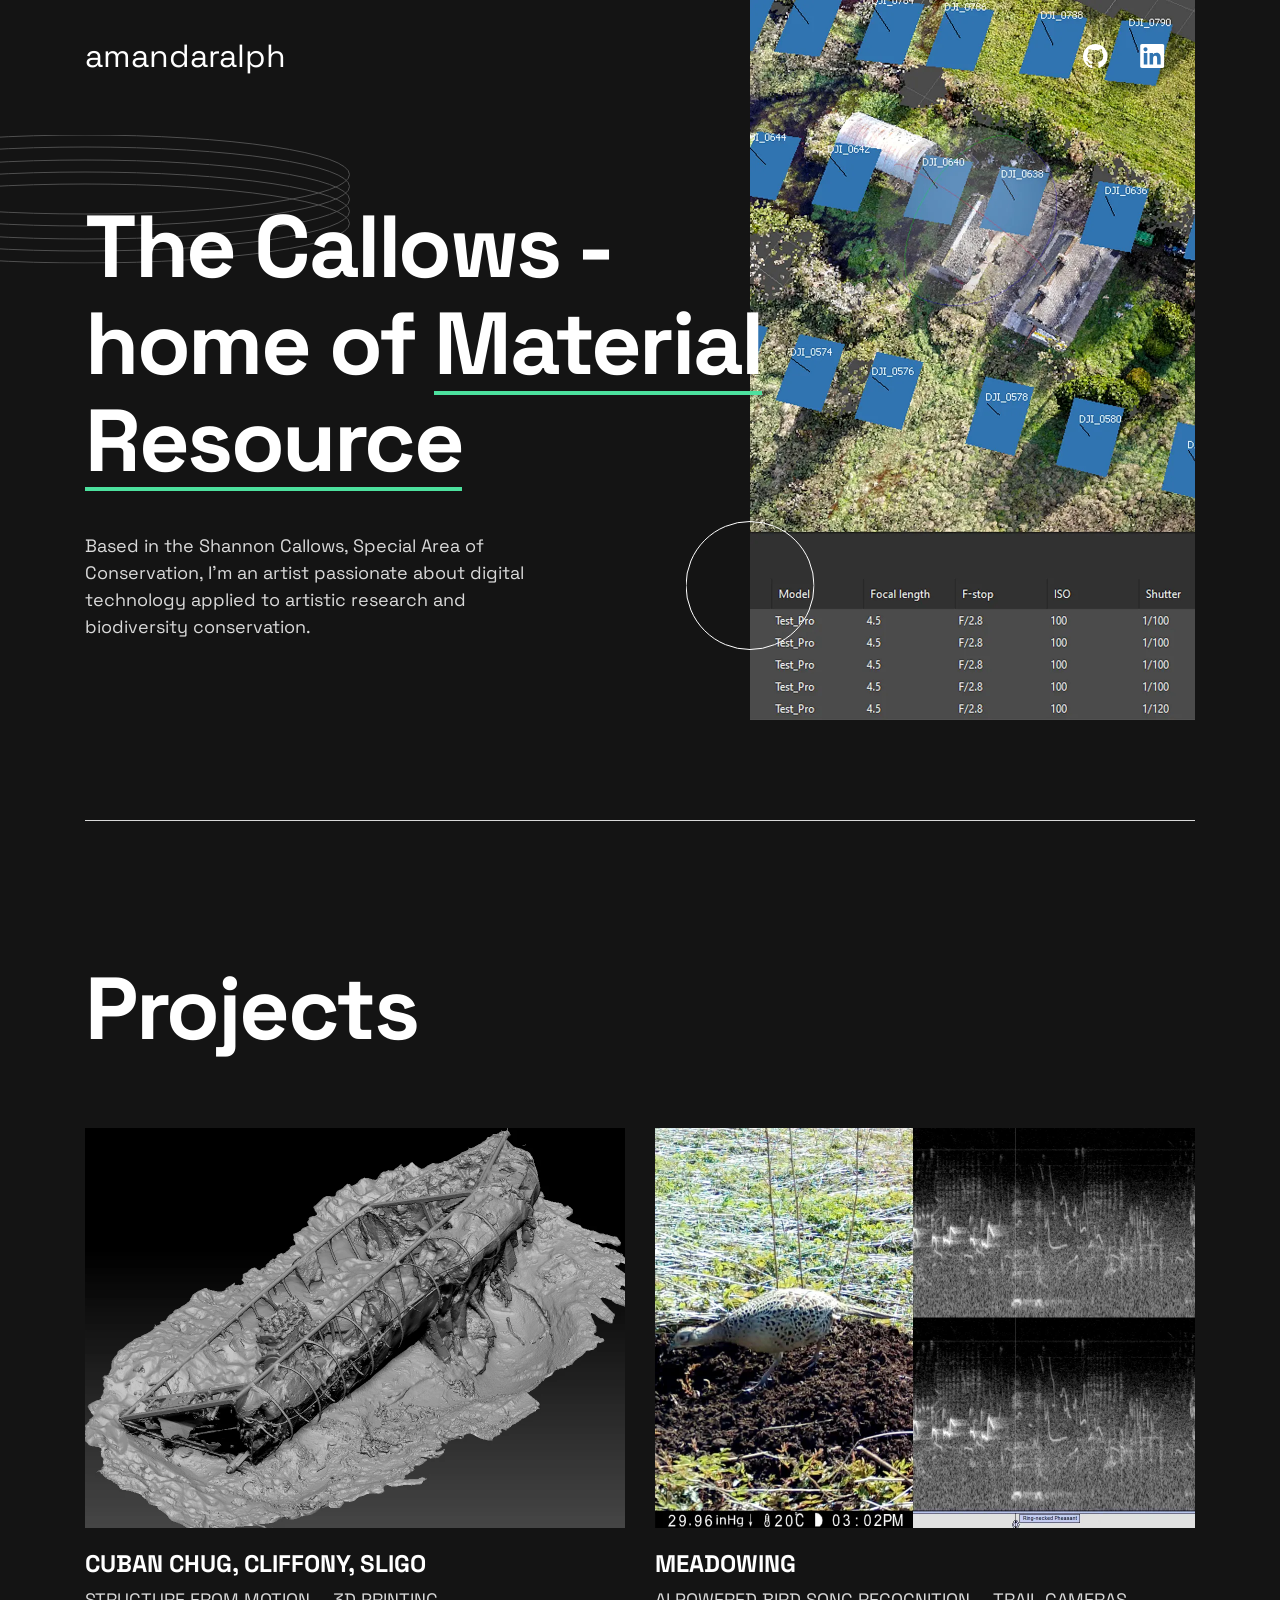
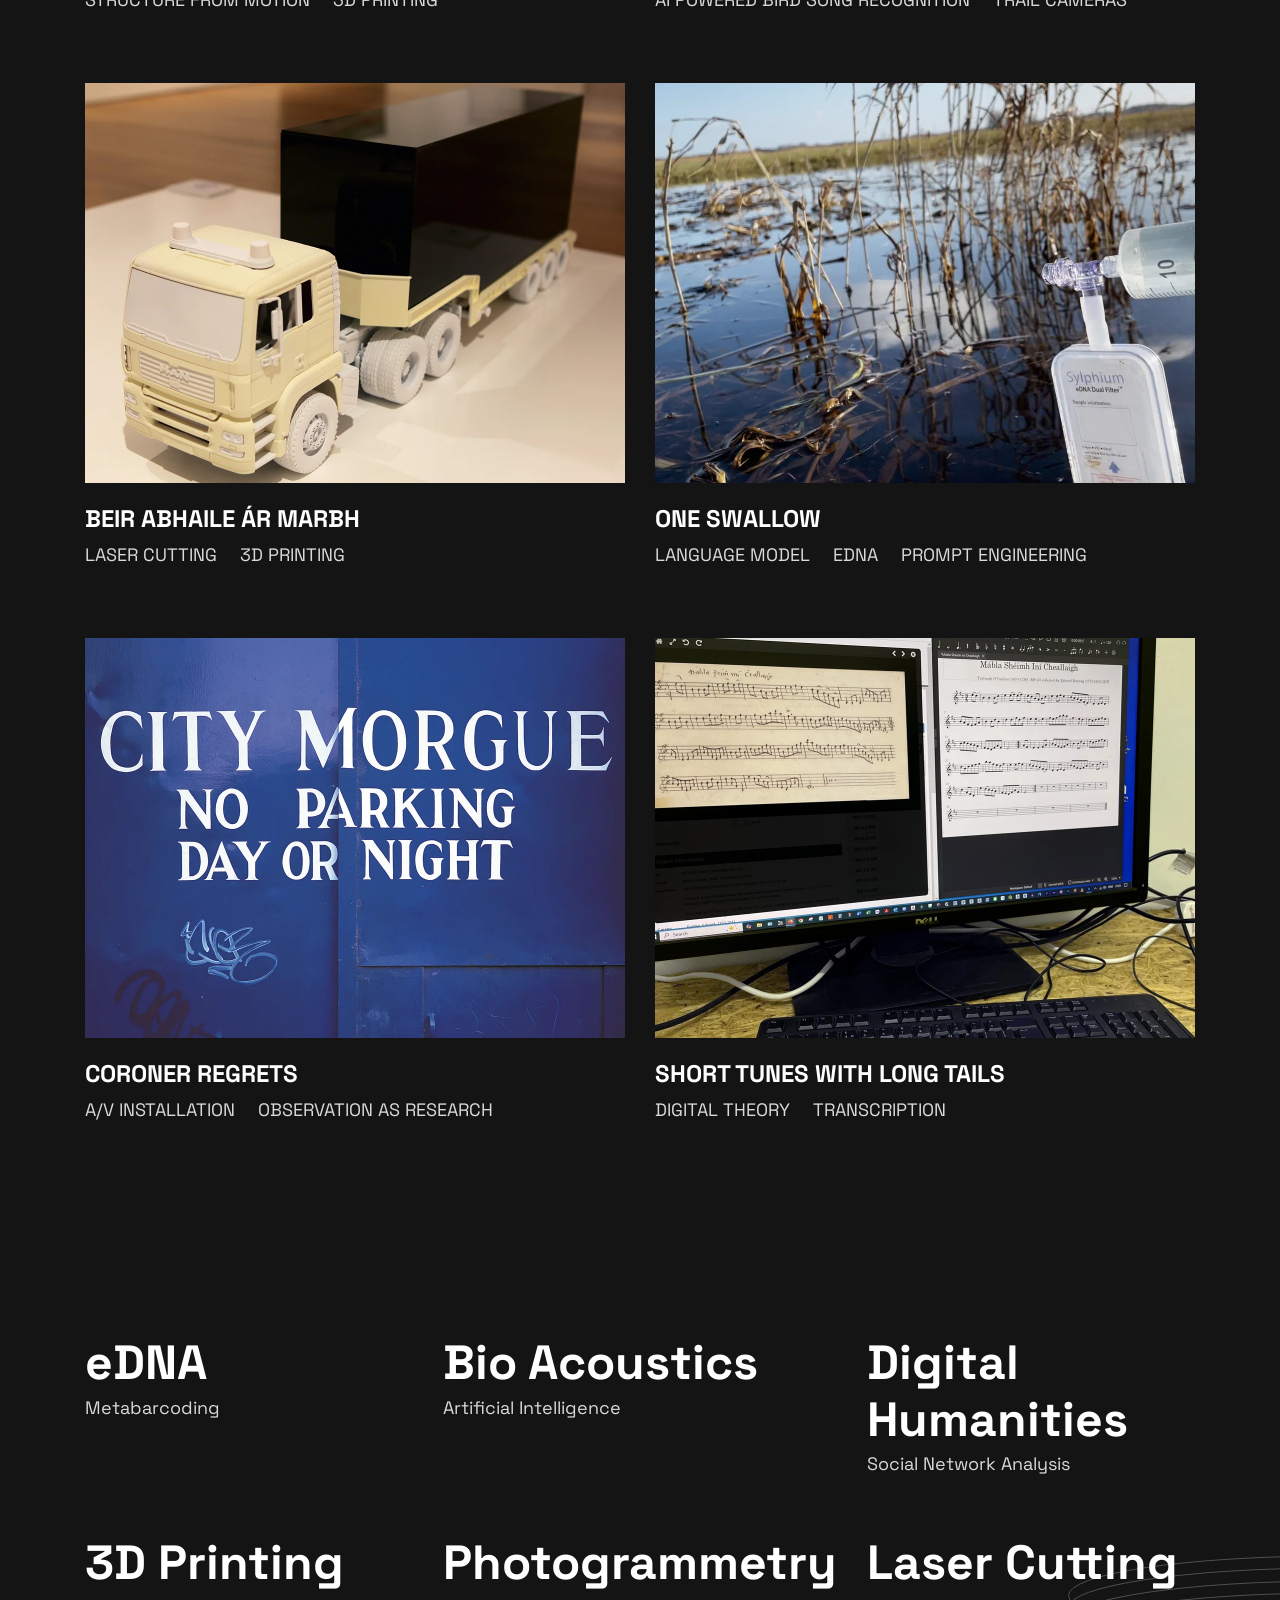
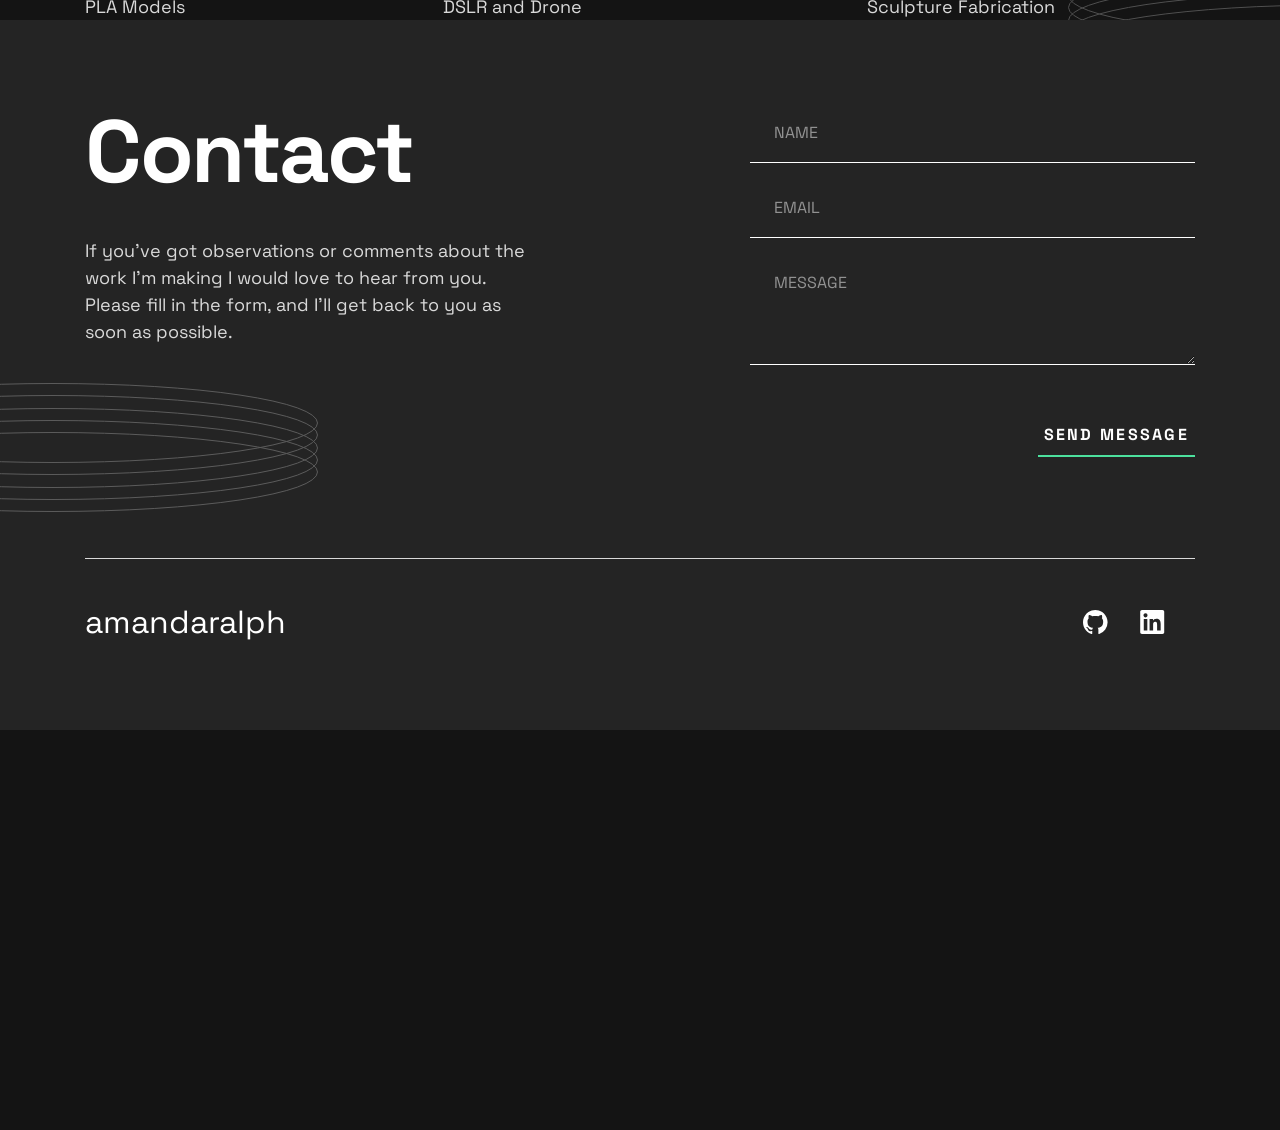
==== index.html @ 8ed237ea "Update index.html" ====
<!DOCTYPE html>
<html lang="en">
  <head>
    <meta charset="UTF-8" />
    <meta name="viewport" content="width=device-width, initial-scale=1.0" />
    <link rel="preconnect" href="https://fonts.googleapis.com" />
    <link rel="preconnect" href="https://fonts.gstatic.com" crossorigin />
    <link
      href="https://fonts.googleapis.com/css2?family=Space+Grotesk:wght@500;700&display=swap"
      rel="stylesheet"
    />
    <link
      rel="icon"
      type="image/png"
      sizes="32x32"
      href="./assets/images/favicon-32x32.png"
    />
    <link rel="stylesheet" href="style.css" />
    <title>Material Resource | Nature Knowledge Art</title>
  </head>
  <body>
    <header class="header">
      <h2 class="visually-hidden">Header</h2>
      <div class="wrapper">
        <nav class="header__nav">
          <h2 class="visually-hidden">Navigation</h2>
          <a href="index.html" class="header__home">
            amandaralph
            <span class="visually-hidden">(to home page)</span>
          </a>
          <a href="" class="header__social">
            <svg
              xmlns="http://www.w3.org/2000/svg"
              width="25"
              height="24"
              aria-labelledby="socialGitHub"
              role="img"
            >
              <title id="socialGitHub">GitHub</title>
              <path
                fill="#FFF"
                fill-rule="evenodd"
                d="M12.304 0C5.506 0 0 5.506 0 12.304c0 5.444 3.522 10.042 8.413 11.672.615.108.845-.261.845-.584 0-.292-.015-1.261-.015-2.291-3.091.569-3.891-.754-4.137-1.446-.138-.354-.738-1.446-1.261-1.738-.43-.23-1.046-.8-.016-.815.97-.015 1.661.892 1.892 1.261 1.107 1.86 2.876 1.338 3.584 1.015.107-.8.43-1.338.784-1.646-2.738-.307-5.598-1.368-5.598-6.074 0-1.338.477-2.446 1.26-3.307-.122-.308-.553-1.569.124-3.26 0 0 1.03-.323 3.383 1.26.985-.276 2.03-.415 3.076-.415 1.046 0 2.092.139 3.076.416 2.353-1.6 3.384-1.261 3.384-1.261.676 1.691.246 2.952.123 3.26.784.861 1.26 1.953 1.26 3.307 0 4.721-2.875 5.767-5.613 6.074.446.385.83 1.123.83 2.277 0 1.645-.015 2.968-.015 3.383 0 .323.231.708.846.584a12.324 12.324 0 0 0 8.382-11.672C24.607 5.506 19.101 0 12.304 0Z"
              />
            </svg>
          </a>
          <a href="" class="header__social">
            <svg
              xmlns="http://www.w3.org/2000/svg"
              width="25"
              height="24"
              aria-labelledby="socialLinkedIn"
              role="img"
            >
              <title id="socialLinkedIn">LinkedIn</title>
              <path
                fill="#FFF"
                fill-rule="evenodd"
                d="M5.551 3.304c-1.14 0-2.067.926-2.067 2.064 0 1.14.928 2.066 2.067 2.066a2.066 2.066 0 0 0 0-4.13ZM3.767 8.998v11.453h3.562L7.33 8.998H3.767Zm5.798 0V20.45l3.554.002.002-5.668c0-1.454.253-2.941 2.132-2.941 1.851 0 1.851 1.755 1.851 3.036v5.571l3.559-.001v-6.28c0-2.834-.517-5.457-4.27-5.457-1.763 0-2.916.997-3.368 1.85h-.05V8.997h-3.41ZM22.435 24H1.982c-.976 0-1.77-.777-1.77-1.732V1.731C.212.776 1.006 0 1.982 0h20.453c.98 0 1.777.776 1.777 1.73v20.538c0 .955-.797 1.732-1.777 1.732Z"
              />
            </svg>
          </a>
            </svg>
          </a>
        </nav>
      </div>
    </header>

    <main id="main">
      <section class="hero">
        <div class="wrapper hero__wrapper bottom-border">
          <div class="hero__content">
            <picture>
              <source
                media="(min-width: 62.5em)"
                srcset="./assets/images/image-profile-desktop.webp"
              />
              <source
                media="(min-width: 37.5em)"
                srcset="./assets/images/image-profile-tablet.webp"
              />
              <img
                class="hero__image"
                src="./assets/images/image-profile-mobile.webp"
                alt="picture of Material Resource with drone camera positions"
                width-="174"
                height="383"
              />
            </picture>
            <img
              class="hero__rings"
              src="./assets/images/pattern-rings.svg"
              alt=""
              width="530"
              height="129"
            />
            <img
              class="hero__circle"
              src="./assets/images/pattern-circle.svg"
              alt=""
              width="129"
              height="129"
            />
            <div class="hero__text">
              <h1 class="hero__headline header-xl">
                The Callows<br />
                - home of <span>Material Resource</span>
              </h1>
              <p class="hero__description">
                Based in the Shannon Callows, Special Area of Conservation, I'm an artist passionate about digital technology applied to artistic research and biodiversity conservation.
              </p>
              
            </div>
          </div>
        </div>
      </section>

      

      <section class="projects">
        <div class="wrapper projects__wrapper">
          <div class="projects__grid">
            <h2 class="projects__headline header-xl">Projects</h2>
            <a href="#contact" class="projects__contact underline"
              ></a>

            <div class="projects__item">
              <picture class="projects__picture">
                <source
                  media="(min-width: 62.5em)"
                  srcset="./assets/images/thumbnail-project-1-large.webp"
                />
                <img
                  class="projects__image"
                  src="./assets/images/thumbnail-project-1-small.webp"
                  alt="screenshot of 3D digital model of boat washed up on beach"
                  width-="343"
                  height="253"
                />
              </picture>
              <h3 class="projects__name">Cuban Chug, Cliffony, Sligo</h3>
              <p class="projects__tags">
                <span>Structure from motion</span>
                <span>3D PRINTING</span>
              </p>
              <div class="projects__links">
                <a href="cubanchugproject.html" class="underline">View Project</a>
                <a href="cubanchugexhibnotes.html" class="underline">Exhibition Notes</a>
              </div>
            </div>

            <div class="projects__item">
              <picture class="projects__picture">
                <source
                  media="(min-width: 62.5em)"
                  srcset="./assets/images/thumbnail-project-2-large.webp"
                />
                <img
                  class="projects__image"
                  src="./assets/images/thumbnail-project-2-small.webp"
                  alt="screenshot of trail camera footage of female pheasant and spectogram of bird call sounds"
                  width-="343"
                  height="253"
                />
              </picture>
              <h3 class="projects__name">Meadowing</h3>
              <p class="projects__tags">
                <span>AI POWERED BIRD SONG RECOGNITION</span>
                <span>TRAIL CAMERAS</span>
              </p>
              <div class="projects__links">
                <a href="" class="underline">View Project</a>
              
              </div>
            </div>

            <div class="projects__item">
              <picture class="projects__picture">
                <source
                  media="(min-width: 62.5em)"
                  srcset="./assets/images/thumbnail-project-3-large.webp"
                />
                <img
                  class="projects__image"
                  src="./assets/images/thumbnail-project-3-small.webp"
                  alt="screenshot 3D printed articulated truck with black acrylic container"
                  width-="343"
                  height="253"
                />
              </picture>
              <h3 class="projects__name">BEIR ABHAILE ÁR MARBH</h3>
              <p class="projects__tags">
                <span>LASER CUTTING</span>
                <span>3D PRINTING</span>
              </p>
              <div class="projects__links">
                <a href="" class="underline">View Project</a>
                <a href="" class="underline">Exhibiton Notes</a>
              </div>
            </div>

            <div class="projects__item">
              <picture class="projects__picture">
                <source
                  media="(min-width: 62.5em)"
                  srcset="./assets/images/thumbnail-project-4-large.webp"
                />
                <img
                  class="projects__image"
                  src="./assets/images/thumbnail-project-4-small.webp"
                  alt="screenshot of eDNA dual filter capsule held over river flooded tall grass"
                  width-="343"
                  height="253"
                />
              </picture>
              <h3 class="projects__name">One Swallow</h3>
              <p class="projects__tags">
                <span>LANGUAGE MODEL</span>
                <span>eDNA</span>
                <span>PROMPT ENGINEERING</span>
              </p>
              <div class="projects__links">
                <a href="" class="underline">View Project</a>
                
              </div>
            </div>

            <div class="projects__item">
              <picture class="projects__picture">
                <source
                  media="(min-width: 62.5em)"
                  srcset="./assets/images/thumbnail-project-5-large.webp"
                />
                <img
                  class="projects__image"
                  src="./assets/images/thumbnail-project-5-small.webp"
                  alt="photo of blue plate metal gates of city morgue"
                  width-="343"
                  height="253"
                />
              </picture>
              <h3 class="projects__name">Coroner Regrets</h3>
              <p class="projects__tags">
                <span>A/V INSTALLATION</span>
                <span>OBSERVATION AS RESEARCH</span>
              <div class="projects__links">
                <a href="coronerregretsproject.html" class="underline">View Project</a>
                <a href="coronerregretsexhibnotes.html" class="underline">Exhibition Notes</a>
              </div>
            </div>

            <div class="projects__item">
              <picture class="projects__picture">
                <source
                  media="(min-width: 62.5em)"
                  srcset="./assets/images/thumbnail-project-6-large.webp"
                />
                <img
                  class="projects__image"
                  src="./assets/images/thumbnail-project-6-small.webp"
                  alt="screenshot of computer screen with both handwritten musical notation and transcribed digital notation "
                  width-="343"
                  height="253"
                />
              </picture>
              <h3 class="projects__name">Short Tunes with Long Tails</h3>
              <p class="projects__tags">
                <span>Digital Theory</span>
                <span>Transcription</span>
              </p>
              <div class="projects__links">
                <a href="" class="underline">View Project</a>
              </div>
            </div>
          </div>
        </div>
      </section>

<section class="skills">
        <div class="wrapper skills__wrapper bottom-border">
          <h2 class="visually-hidden">Skills</h2>
          <div class="skills__item">
            <h3 class="skills__title">eDNA</h3>
            <p class="skills__description">Metabarcoding</p>
          </div>
          <div class="skills__item">
            <h3 class="skills__title">Bio Acoustics</h3>
            <p class="skills__description">Artificial Intelligence</p>
          </div>
          <div class="skills__item">
            <h3 class="skills__title">Digital Humanities</h3>
            <p class="skills__description">Social Network Analysis</p>
          </div>
          <div class="skills__item">
            <h3 class="skills__title">3D Printing</h3>
            <p class="skills__description">PLA Models</p>
          </div>
          <div class="skills__item">
            <h3 class="skills__title">Photogrammetry</h3>
            <p class="skills__description">DSLR and Drone</p>
          </div>
          <div class="skills__item">
            <h3 class="skills__title">Laser Cutting</h3>
            <p class="skills__description">Sculpture Fabrication</p>
          </div>
        </div>
        <img
          class="skills__rings"
          src="./assets/images/pattern-rings.svg"
          alt=""
          width="530"
          height="129"
        />
      </section>

      <section id="contact" class="contact bg-less-dark">
        <div class="wrapper contact__wrapper bottom-border">
          <div class="contact__text">
            <h2 class="contact__headline header-xl">Contact</h2>
            <p class="contact__description">
              If you've got observations or comments about the work I'm making I would love to hear from you.
              Please fill in the form, and I'll get back to you as soon as
              possible.
            </p>
          </div>
          <form action="" class="contact__form">
            <div class="contact__control">
              <label for="name" class="visually-hidden">Name</label>
              <input
                type="text"
                id="name"
                name="name"
                placeholder="Name"
                required
              />
              <img
                src="./assets/images/icon-invalid.svg"
                alt=""
                class="contact__invalid-icon"
                width="24"
                height="24"
              />
            </div>
            <div class="contact__control">
              <label for="email" class="visually-hidden">Email</label>
              <input
                type="email"
                id="email"
                name="email"
                placeholder="Email"
                required
              />
              <img
                src="./assets/images/icon-invalid.svg"
                alt=""
                class="contact__invalid-icon"
                width="24"
                height="24"
              />
            </div>
            <div class="contact__control">
              <label for="message" class="visually-hidden">Message</label>
              <textarea
                name="message"
                id="message"
                cols="30"
                rows="3"
                placeholder="Message"
                required
              ></textarea>
              <img
                src="./assets/images/icon-invalid.svg"
                alt=""
                class="contact__invalid-icon"
                width="24"
                height="24"
              />
            </div>
            <div class="contact__control align-right">
              <button type="submit">Send Message</button>
            </div>
          </form>
        </div>
        <img
          class="contact__rings"
          src="./assets/images/pattern-rings.svg"
          alt=""
          width="530"
          height="129"
        />
      </section>
    </main>

    <footer class="footer bg-less-dark">
      <h2 class="visually-hidden">Footer</h2>
      <div class="wrapper">
        <nav class="header__nav">
          <h2 class="visually-hidden">Navigation</h2>
          <a href="index.html" class="header__home">
            amandaralph
            <span class="visually-hidden">(to home page)</span>
          </a>
          <a href="" class="header__social">
            <svg
              xmlns="http://www.w3.org/2000/svg"
              width="25"
              height="24"
              aria-labelledby="socialGitHub"
              role="img"
            >
              <title id="socialGitHub">GitHub</title>
              <path
                fill="#FFF"
                fill-rule="evenodd"
                d="M12.304 0C5.506 0 0 5.506 0 12.304c0 5.444 3.522 10.042 8.413 11.672.615.108.845-.261.845-.584 0-.292-.015-1.261-.015-2.291-3.091.569-3.891-.754-4.137-1.446-.138-.354-.738-1.446-1.261-1.738-.43-.23-1.046-.8-.016-.815.97-.015 1.661.892 1.892 1.261 1.107 1.86 2.876 1.338 3.584 1.015.107-.8.43-1.338.784-1.646-2.738-.307-5.598-1.368-5.598-6.074 0-1.338.477-2.446 1.26-3.307-.122-.308-.553-1.569.124-3.26 0 0 1.03-.323 3.383 1.26.985-.276 2.03-.415 3.076-.415 1.046 0 2.092.139 3.076.416 2.353-1.6 3.384-1.261 3.384-1.261.676 1.691.246 2.952.123 3.26.784.861 1.26 1.953 1.26 3.307 0 4.721-2.875 5.767-5.613 6.074.446.385.83 1.123.83 2.277 0 1.645-.015 2.968-.015 3.383 0 .323.231.708.846.584a12.324 12.324 0 0 0 8.382-11.672C24.607 5.506 19.101 0 12.304 0Z"
              />
            </svg>
          </a>
          <a href="" class="header__social">
            <svg
              xmlns="http://www.w3.org/2000/svg"
              width="25"
              height="24"
              aria-labelledby="socialLinkedIn"
              role="img"
            >
              <title id="socialLinkedIn">LinkedIn</title>
              <path
                fill="#FFF"
                fill-rule="evenodd"
                d="M5.551 3.304c-1.14 0-2.067.926-2.067 2.064 0 1.14.928 2.066 2.067 2.066a2.066 2.066 0 0 0 0-4.13ZM3.767 8.998v11.453h3.562L7.33 8.998H3.767Zm5.798 0V20.45l3.554.002.002-5.668c0-1.454.253-2.941 2.132-2.941 1.851 0 1.851 1.755 1.851 3.036v5.571l3.559-.001v-6.28c0-2.834-.517-5.457-4.27-5.457-1.763 0-2.916.997-3.368 1.85h-.05V8.997h-3.41ZM22.435 24H1.982c-.976 0-1.77-.777-1.77-1.732V1.731C.212.776 1.006 0 1.982 0h20.453c.98 0 1.777.776 1.777 1.73v20.538c0 .955-.797 1.732-1.777 1.732Z"
              />
            </svg>
          </a>
            </svg>
          </a>
        </nav>
      </div>
    </footer>
  </body>
</html>
---- style.css ----
/* GLOBAL */

:root {
  --bg-body: hsl(0, 0%, 8%);
  --bg-body2: hsl(0, 0%, 14%);
  --accent: hsl(153, 71%, 59%);
  --text1: hsl(0, 0%, 100%);
  --text2: hsl(0, 0%, 85%);
  --invalid: hsl(7, 100%, 68%);
  --fs-18: 1.125rem;
  --fs-88: 5.5rem;
  --fs-72: 4.5rem;
  --fs-40: 2.5rem;
  --fs-48: 3rem;
  --fs-36: 2.25rem;
  --fs-32: 2rem;
  --fs-24: 1.5rem;
  --fs-20: 1.25rem;
  --container: 69.375rem;
  --transition: 250ms ease-in-out;
}

html,
body {
  overflow-x: hidden;
}

html {
  box-sizing: border-box;
  font-size: 100%;
}

*,
*::before,
*::after {
  box-sizing: inherit;
}

body,
input,
textarea,
button {
  font-family: 'Space Grotesk', sans-serif;
}

body {
  margin: 0;
  background-color: var(--bg-body);
  color: var(--text1);
  font-size: var(--fs-18);
  line-height: 1.56;
  padding-bottom: 25rem;
}

.bg-less-dark {
  background-color: var(--bg-body2);
}

h1,
h2,
h3,
p {
  margin-block-start: 0;
}

h1,
h2,
h3 {
  line-height: 1;
}

.header-xl {
  font-size: 2.5rem;
  font-size: clamp(2.5rem, 0.7rem + 7.68vw, 5.5rem);
  letter-spacing: -0.028em;
  line-height: 1.1;
}

p {
  font-size: 1rem;
  font-size: clamp(1rem, 0.79rem + 0.89vw, 1.125rem);
  line-height: 1.5;
  color: var(--text2);
}

a {
  transition: color var(--transition);
}

a:focus-visible,
input:focus-visible,
textarea:focus-visible {
  outline: 2px dashed var(--accent);
  outline-offset: 2px;
}

input:invalid,
textarea:invalid {
  outline-color: var(--invalid);
}

a.underline,
button {
  display: inline-block;
  padding-bottom: 0.625rem;
  font-size: 1rem;
  line-height: 1.625;
  letter-spacing: 0.143em;
  font-weight: 700;
  text-transform: uppercase;
  color: var(--text1);
  text-decoration: none;
  background-image: linear-gradient(
    to right,
    var(--accent) 75%,
    var(--accent) 75%
  );
  background-position: 0 2.1em;
  background-repeat: repeat-x;
  background-size: 8px 2px;
}

a:hover {
  color: var(--accent);
}

img,
svg {
  display: block;
}

.visually-hidden {
  position: absolute;
  left: -10000px;
  top: auto;
  width: 1px;
  height: 1px;
  overflow: hidden;
}

.wrapper {
  width: calc(100% - 2rem);
  max-width: var(--container);
  margin-inline: auto;
}

/* 600px */
@media (min-width: 37.5em) {
  .wrapper {
    width: calc(100% - 3.75rem);
  }
}

/* UTILITY */

.bottom-border {
  border-bottom: 1px solid var(--text2);
}

/* HEADER */

.header {
  position: relative;
  z-index: 1;
  margin-block-start: 20px;
}

.header__nav {
  display: flex;
  flex-wrap: wrap;
  justify-content: center;
  text-align: center;
  gap: 20px 25px;
}

.header__home {
  font-size: 1.5rem;
  font-size: clamp(1.5rem, 1.02rem + 2.04vw, 2rem);
  line-height: 1;
  color: var(--text1);
  text-decoration: none;
  flex: 1 0 100%;
}

.header__social > svg > path {
  transition: fill var(--transition);
}

.header__social:hover > svg > path {
  fill: var(--accent);
}

@media (min-width: 37.5em) {
  .header {
    margin-block-start: 30px;
    /* margin-block-end: 90px; */
  }

  .header__nav {
    justify-content: flex-start;
    align-items: center;
    text-align: left;
    gap: 32px;
  }

  .header__home {
    flex: 0 1 auto;
    margin-inline-end: auto;
  }
}

@media (min-width: 62.5em) {
  .header {
    margin-block-start: 40px;
    margin-block-end: 127px;
  }

  .header__nav {
    padding-right: 30px;
  }
}

/*  HERO */

.hero__wrapper {
  padding-bottom: 80px;
}

.hero__image {
  position: absolute;
  top: 0;
  left: 50%;
  translate: -50%;
  width: 174px;
  height: auto;
}

.hero__rings {
  position: absolute;
  right: 50%;
  top: 130px;
  /* 8.125rem; */
  z-index: -1;
  /* width: 33.125rem; */
  height: auto;
}

.hero__circle {
  position: relative;
  top: 171px;
  margin-bottom: -129px;
  translate: calc(100vw - 64px - 16px);
}

.hero__text {
  position: relative;
  text-align: center;
  margin-block-start: 335px;
}

.hero__headline {
  margin-block-end: 24px;
}

.hero__headline > br {
  display: none;
}

h1 > span {
  background-image: linear-gradient(
    to right,
    var(--accent) 75%,
    var(--accent) 75%
  );
  background-position: 0 1.18em;
  background-repeat: repeat-x;
  background-size: 8px 4px;
}

.hero__description {
  margin-block-end: 24px;
}

@media (min-width: 37.5em) {
  .hero {
    position: relative;
    margin-block-start: -62px;
  }

  .hero__wrapper {
    padding-bottom: 60px;
  }

  .hero__content {
    display: flex;
    align-items: center;
  }

  .hero__content picture {
    order: 2;
  }

  .hero__image {
    position: relative;
    width: 42vw;
    max-width: 445px;
    /* width: 322px; */
    height: auto;
    left: auto;
    right: 0;
    translate: 0;
  }

  .hero__rings {
    top: 90px;
    right: auto;
    left: 0;
    translate: -50%;
  }

  .hero__circle {
    position: absolute;
    top: auto;
    right: 0;
    bottom: 190px;
    translate: 50%;
    z-index: 1;
  }

  .hero__text {
    /* width: 62vw; */
    margin-block-start: 90px;
    margin-right: -30px;
    flex: 1 0 58vw;
    text-align: left;
    z-index: 1;
  }

  .hero__headline {
    margin-block-end: 60px;
  }

  .hero__headline > br {
    display: inline-block;
  }

  .hero__description {
    /* width: 70%; */
    margin-block-end: 34px;
  }
}

@media (min-width: 62.5em) {
  .hero {
    margin-block-start: 0px;
  }

  .hero__wrapper {
    position: relative;
    padding-bottom: 100px;
  }

  .hero__content {
    align-items: flex-start;
  }

  .hero__content picture {
    margin-left: -80px;
  }

  .hero__image {
    margin-block-start: -199px;
  }

  .hero__rings {
    top: 0px;
    translate: -50% -50%;
  }

  .hero__circle {
    top: 322px;
    right: 445px;
  }

  .hero__text {
    margin-block-start: 0;
    margin-right: 0;
    flex: 1;
  }

  .hero__headline {
    margin-block-end: 43px;
  }

  .hero__headline > br {
    display: none;
  }

  .hero__description {
    width: 38ch;
    margin-block-end: 66px;
  }
}

/* SKILLS */

.skills {
  position: relative;
}

.skills__wrapper {
  display: grid;
  grid-template-columns: 1fr;
  gap: 24px;
  padding-block: 40px;
}

.skills__item {
  text-align: center;
}

.skills__title {
  font-size: 2rem;
  font-size: clamp(2rem, 0.33rem + 7.11vw, 3rem);
  line-height: 1.17;
  margin-block-end: 2px;
}

.skills__description {
  margin-block-end: 0;
}

.skills__rings {
  position: absolute;
  bottom: 0;
  left: 50%;
  translate: 0 50%;
}

@media (min-width: 37.5em) {
  .skills__wrapper {
    grid-template-columns: repeat(2, 1fr);
    gap: 52px 24px;
    border: none;
    padding-block: 52px 0;
  }

  .skills__item {
    text-align: left;
  }

  .skills__rings {
    translate: 40% 50%;
  }
}

@media (min-width: 62.5em) {
  .skills__wrapper {
    grid-template-columns: repeat(3, 1fr);
    gap: 58px 30px;
    padding-block-start: 72px;
  }

  .skills__rings {
    translate: -40% 50%;
    left: 100%;
  }
}

/* PROJECTS */

.projects__wrapper {
  padding-block: 140px;
}

.projects__grid {
  display: grid;
  grid-template-columns: repeat(2, 1fr);
  gap: 40px;
  justify-items: center;
  text-align: center;
}

.projects__headline {
  grid-column: 1 / span 2;
  margin-block-end: 0;
}

.projects__contact {
  grid-column: 1 / span 2;
}

.projects__item {
  grid-column: 1 / span 2;
}

.projects__picture {
  display: block;
  margin-block-end: 20px;
}

.projects__image {
  width: 100%;
  height: auto;
}

.projects__name {
  font-size: 1.5rem;
  line-height: 1.3;
  font-weight: 700;
  text-transform: uppercase;
  margin-block-end: 7px;
}

.projects__tags {
  display: flex;
  justify-content: center;
  gap: 12px;
  margin-block-end: 20px;
  text-transform: uppercase;
}

.projects__links {
  display: flex;
  flex-direction: column;
  align-items: center;
  gap: 20px;
}

@media (min-width: 37.5em) {
  .projects__grid {
    gap: 60px 24px;
    justify-items: start;
    text-align: left;
  }

  .projects__contact {
    justify-self: end;
  }

  .projects__item {
    grid-column: span 1;
  }

  .projects__headline,
  .projects__contact {
    grid-column: span 1;
  }

  .projects__contact {
    align-self: center;
  }

  .projects__tags,
  .projects__links {
    display: block;
  }

  .projects__tags span {
    margin-inline-end: 18px;
  }

  .projects__links a {
    margin-inline-end: 30px;
  }

  .project__links {
    display: block;
  }
}

@media (min-width: 62.5em) {
  .projects__grid {
    gap: 70px 30px;
  }

  .projects__item {
    display: grid;
    grid-template-columns: 1fr;
    grid-template-rows: repeat(4, auto);
  }

  .projects__picture {
    position: relative;
    grid-column: 1 / 2;
    grid-row: 1 / 2;
  }

  .projects__picture::after {
    content: '';
    position: absolute;
    width: 100%;
    height: 100%;
    top: 0;
    background-color: hsl(0, 0%, 0%);
    opacity: 0;
    transition: opacity 150ms ease-in-out;
  }

  .projects__item:hover .projects__picture::after {
    opacity: 0.5;
  }

  .projects__item:hover .projects__links {
    opacity: 1;
  }
  .projects__item:focus-within .projects__links {
    opacity: 1;
  }

  .projects__item:focus-within .projects__picture::after {
    opacity: 0.5;
  }

  .projects__image {
    width: 100%;
    height: auto;
  }

  .projects__links {
    grid-column: 1 / 2;
    grid-row: 1 / 2;
    justify-self: center;
    align-self: center;
    z-index: 1;
    opacity: 0;
    transition: opacity 400ms ease-in-out;
  }

  .projects__links:hover ~ .projects__picture::after {
    opacity: 0.5;
  }

  .projects__tags {
    margin-block-end: 0;
  }
}

/* CONTACT */

.contact {
  position: relative;
}

.contact__wrapper {
  padding-block: 84px;
}

.contact__headline {
  margin-block-end: var(--fs-20);
}

.contact__control {
  position: relative;
  margin-block-end: 16px;
}

.contact__control input,
.contact__control textarea {
  width: 100%;
  padding-block: 16px;
  padding-inline: 24px;
  border: none;
  border-bottom: 1px solid var(--text1);
  background: transparent;
  font-size: 1rem;
  line-height: 1.625;
  color: var(--text1);
}

.contact__control > *::placeholder {
  color: var(--text1);
  opacity: 0.5;
  text-transform: uppercase;
}

.contact__control textarea {
  margin-block-end: 32px;
}

.contact__control.align-right {
  display: flex;
  justify-content: flex-end;
}

.contact__control button {
  background-color: transparent;
  border: none;
}

.contact__invalid-icon {
  display: none;
  width: var(--fs-24);
  height: var(--fs-24);
  position: absolute;
  top: 50%;
  right: 0;
  translate: -50% -50%;
}

.contact input:focus-visible:invalid ~ .contact__invalid-icon,
.contact textarea:focus-visible:invalid ~ .contact__invalid-icon {
  display: inline-block;
}

.contact textarea:focus-visible:invalid ~ .contact__invalid-icon {
  top: 1.2rem;
  right: 1.5rem;
  translate: none;
}

.contact__rings {
  position: absolute;
  left: 0;
  bottom: 97px;
  translate: -75%;
}

@media (min-width: 37.5em) {
  .contact__rings {
    bottom: 47px;
    translate: -75%;
  }
}

@media (min-width: 62.5em) {
  .contact__wrapper {
    display: grid;
    grid-template-columns: repeat(2, 27.8rem);
    justify-content: space-between;
  }

  .contact__headline {
    margin-block-end: var(--fs-36);
  }

  .contact__rings {
    translate: -40%;
  }
}

/* 999.98px */
@media (max-width: 62.49875em) {
  .contact__wrapper {
    max-width: 27.8rem;
  }

  .contact__text {
    text-align: center;
  }
}

footer {
  padding-block: 40px 60px;
}

@media (min-width: 37.5em) {
  footer {
    padding-block: 30px 40px;
  }
}

@media (min-width: 62.5em) {
  footer {
    padding-block: 47px 92px;
  }
}
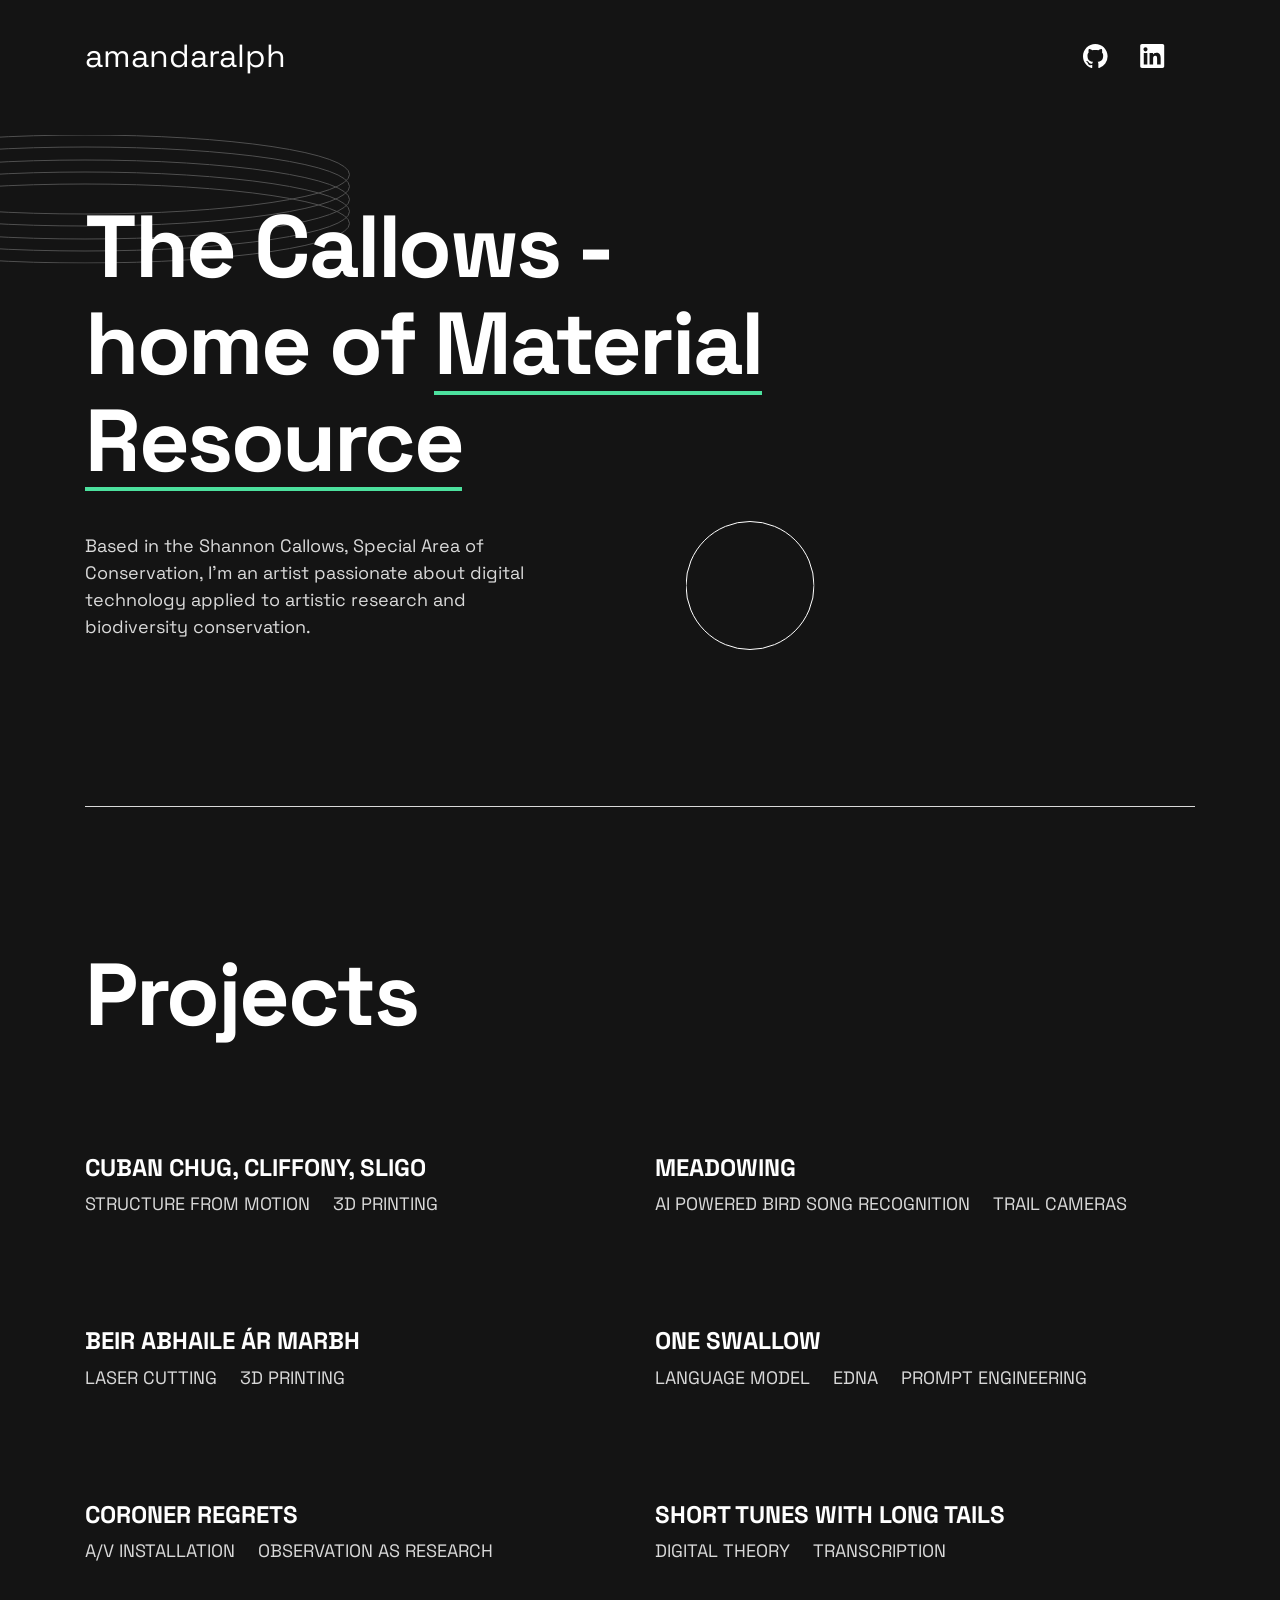
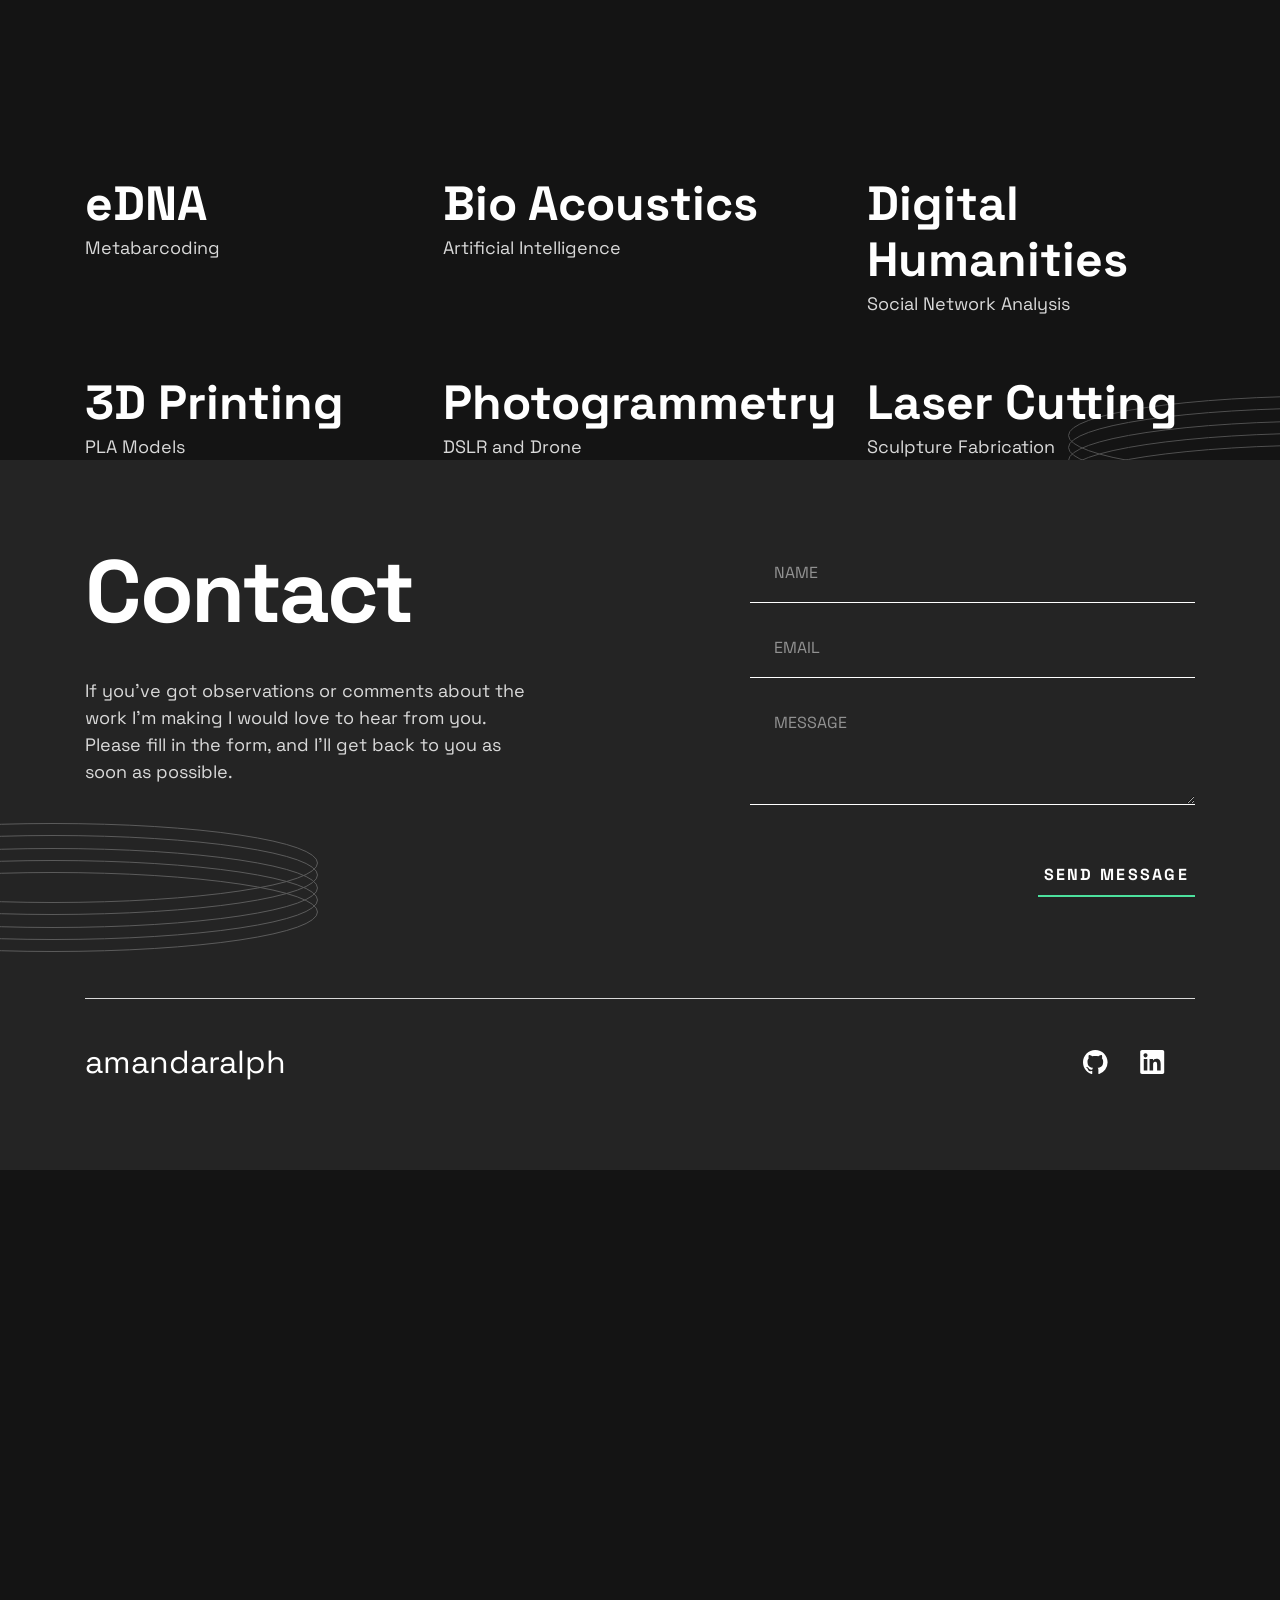
==== commit 986d19fe: "Update index.html" ====
--- a/index.html
+++ b/index.html
@@ -194,8 +194,8 @@
                 <span>3D PRINTING</span>
               </p>
               <div class="projects__links">
-                <a href="" class="underline">View Project</a>
-                <a href="" class="underline">Exhibiton Notes</a>
+                <a href="beirabhaileproject.html" class="underline">View Project</a>
+                <a href="beirabhaileexhibnotes.html" class="underline">Exhibiton Notes</a>
               </div>
             </div>
 
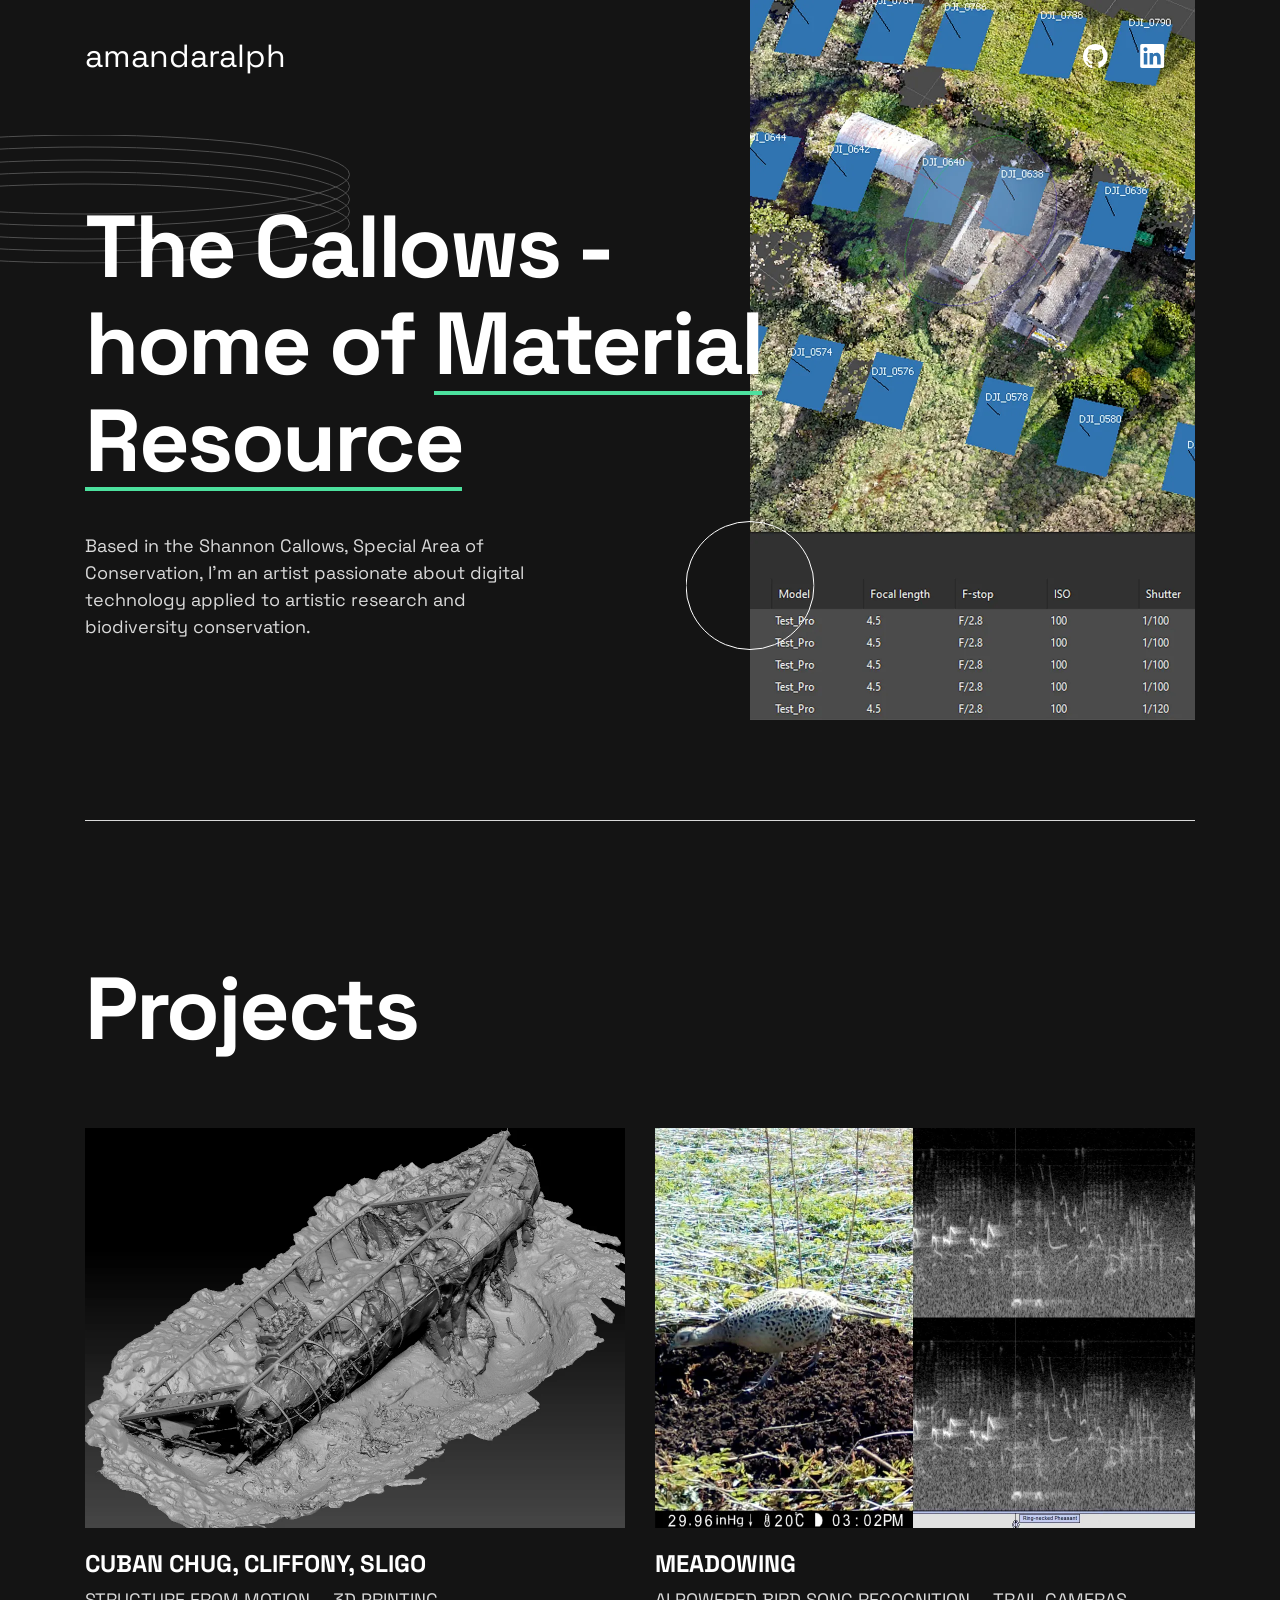
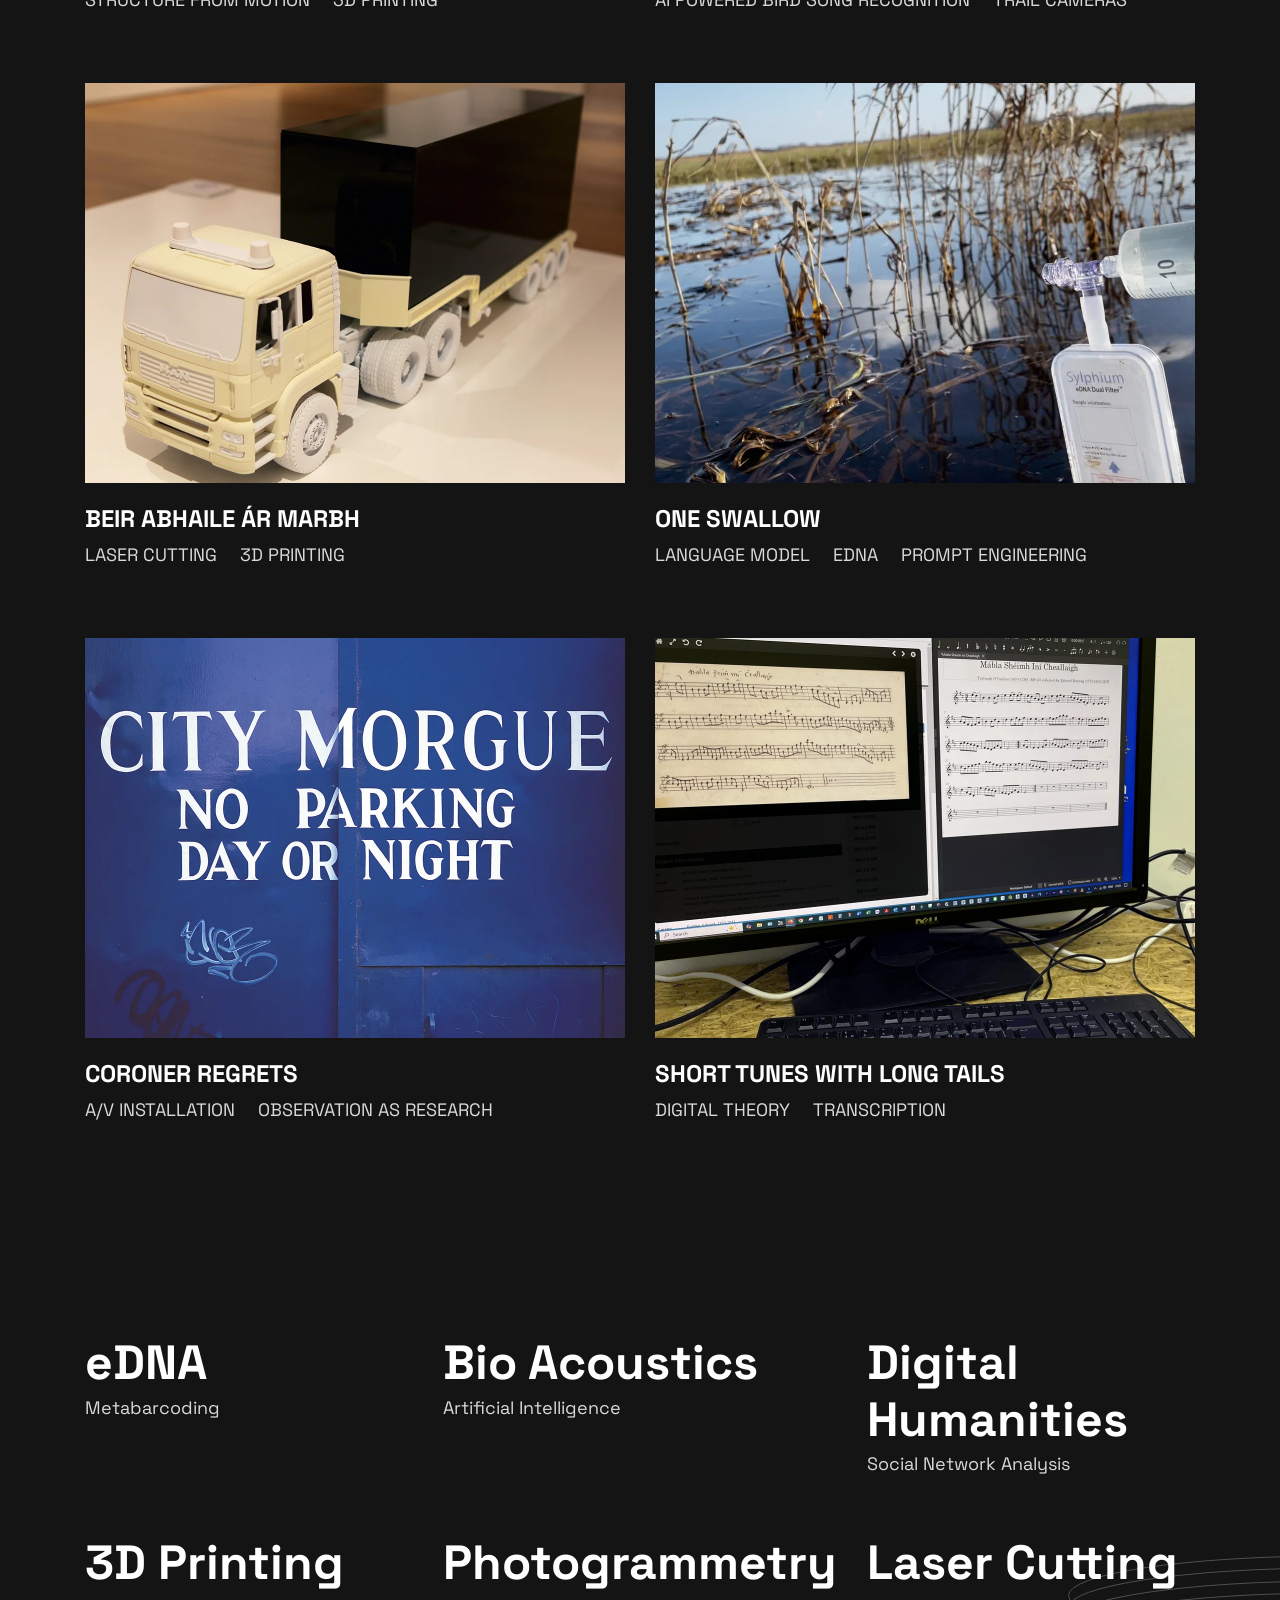
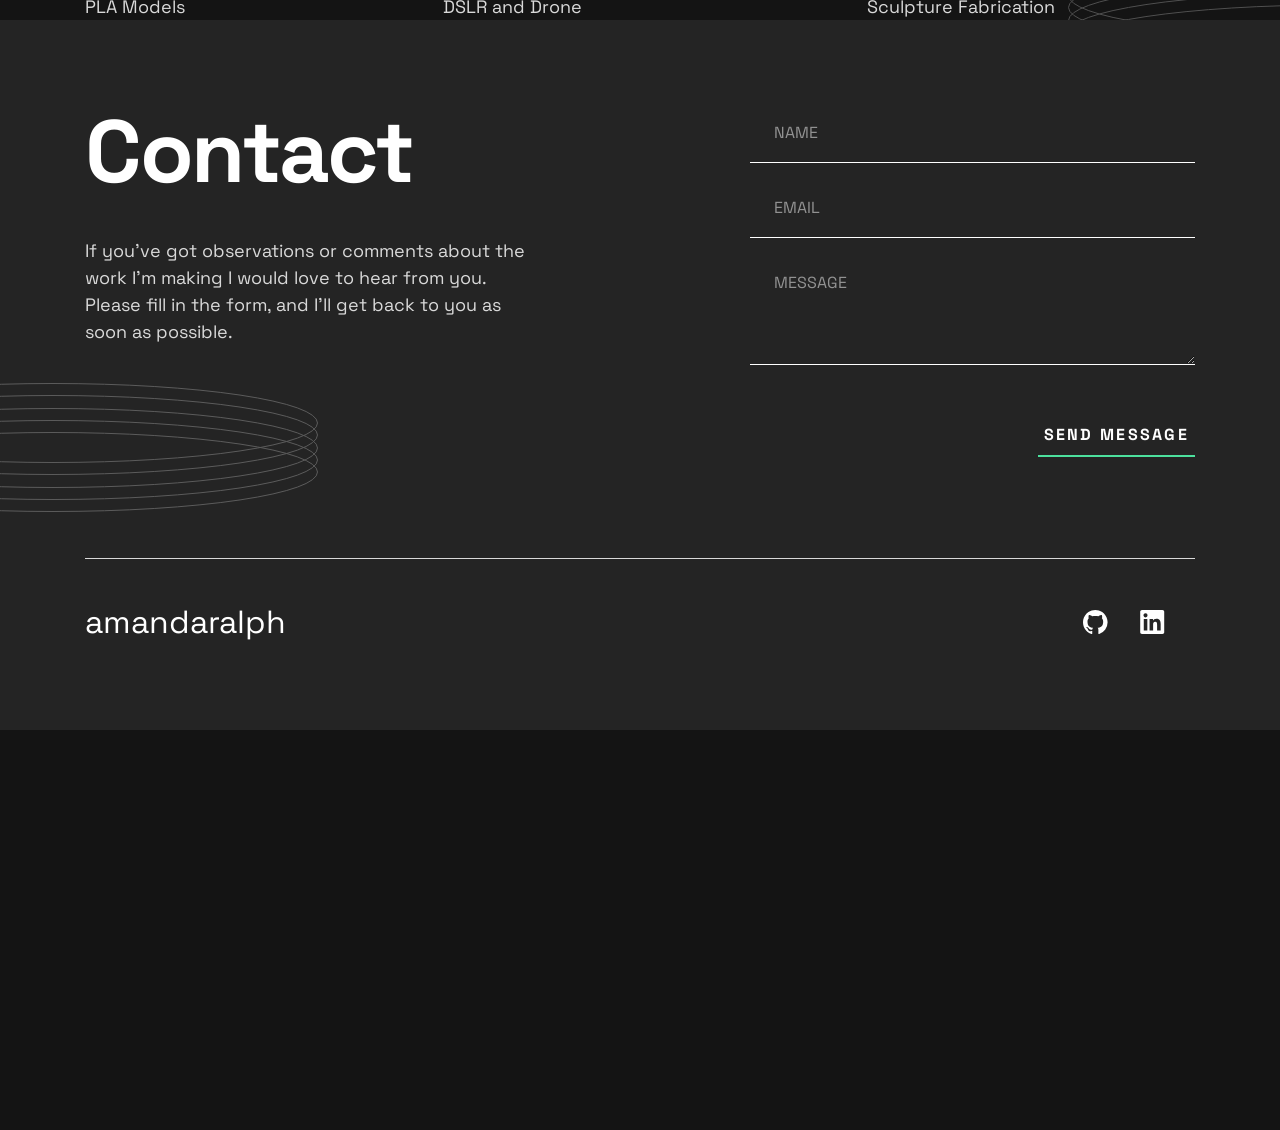
==== commit 629b9689: "Update index.html" ====
--- a/index.html
+++ b/index.html
@@ -195,7 +195,7 @@
               </p>
               <div class="projects__links">
                 <a href="beirabhaileproject.html" class="underline">View Project</a>
-                <a href="beirabhaileexhibnotes.html" class="underline">Exhibiton Notes</a>
+                <a href="beirabhaileexhibnotes.html" class="underline">Exhibition Notes</a>
               </div>
             </div>
 
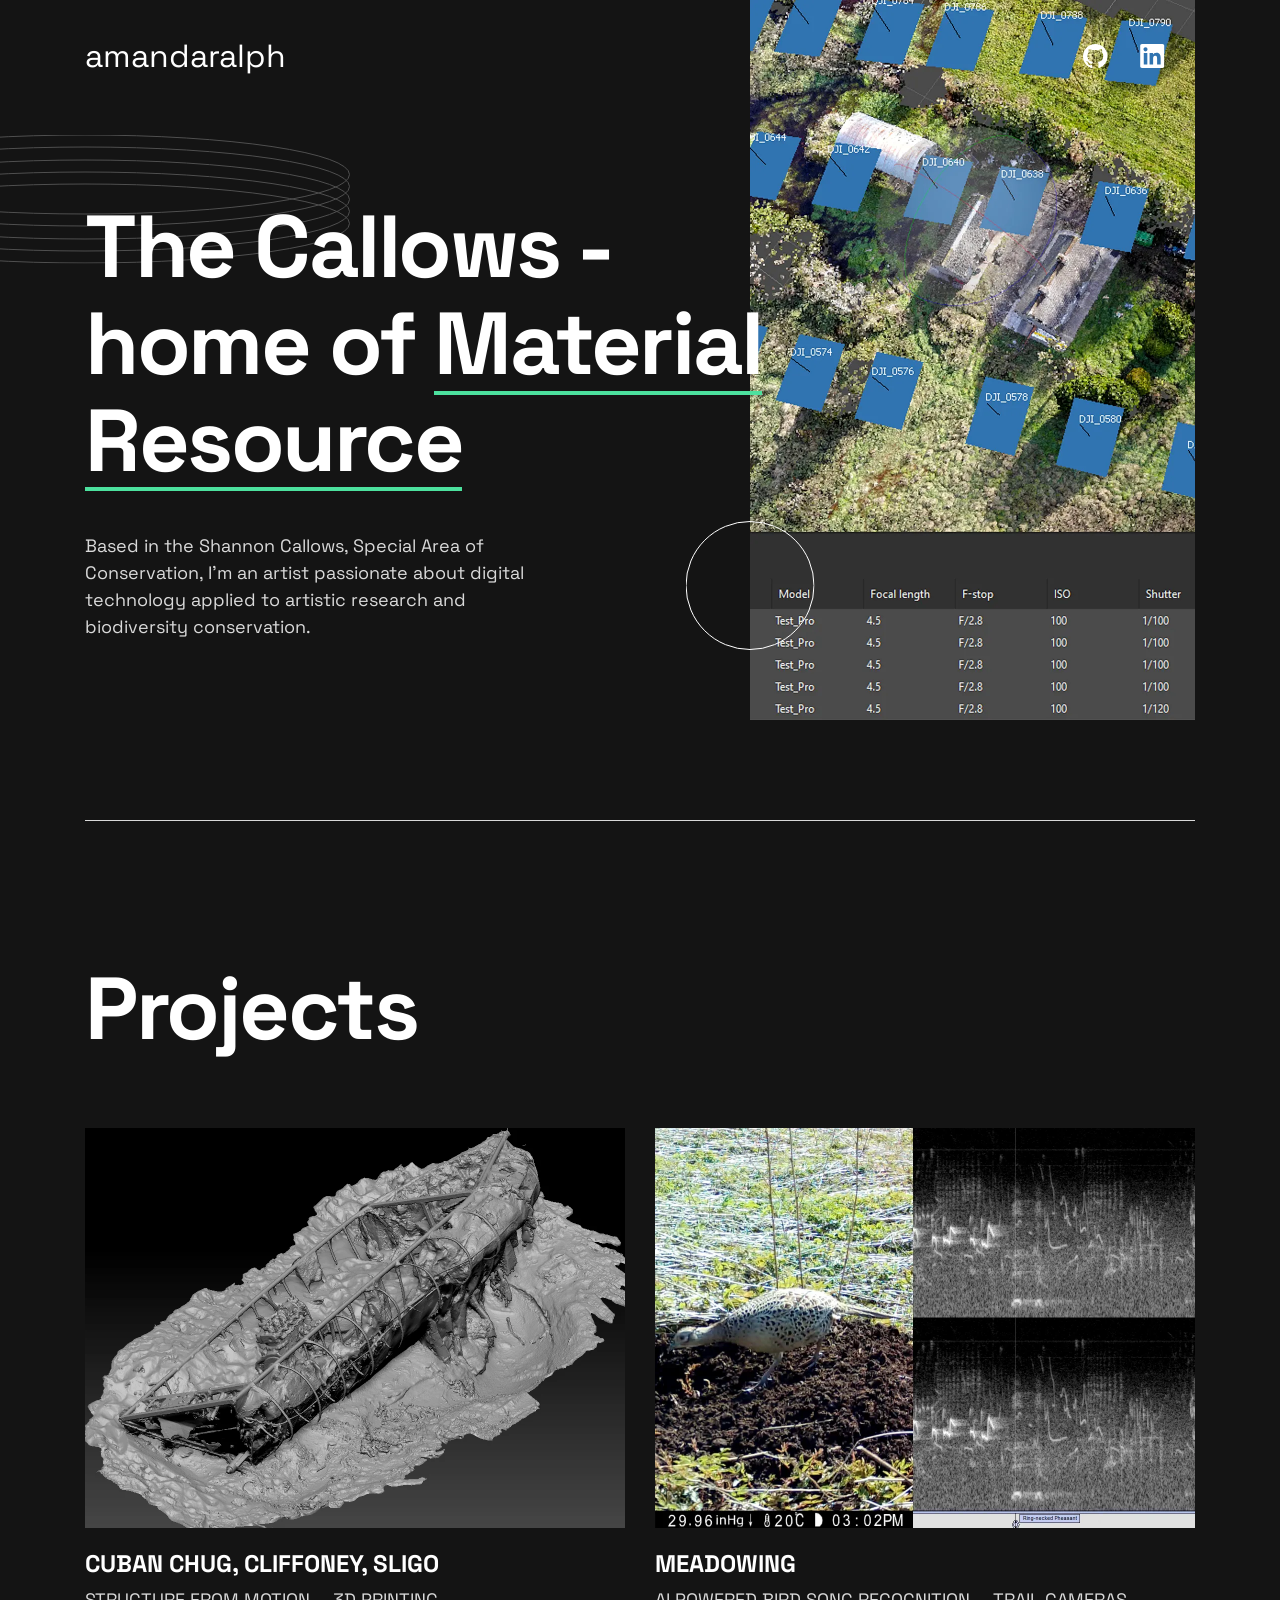
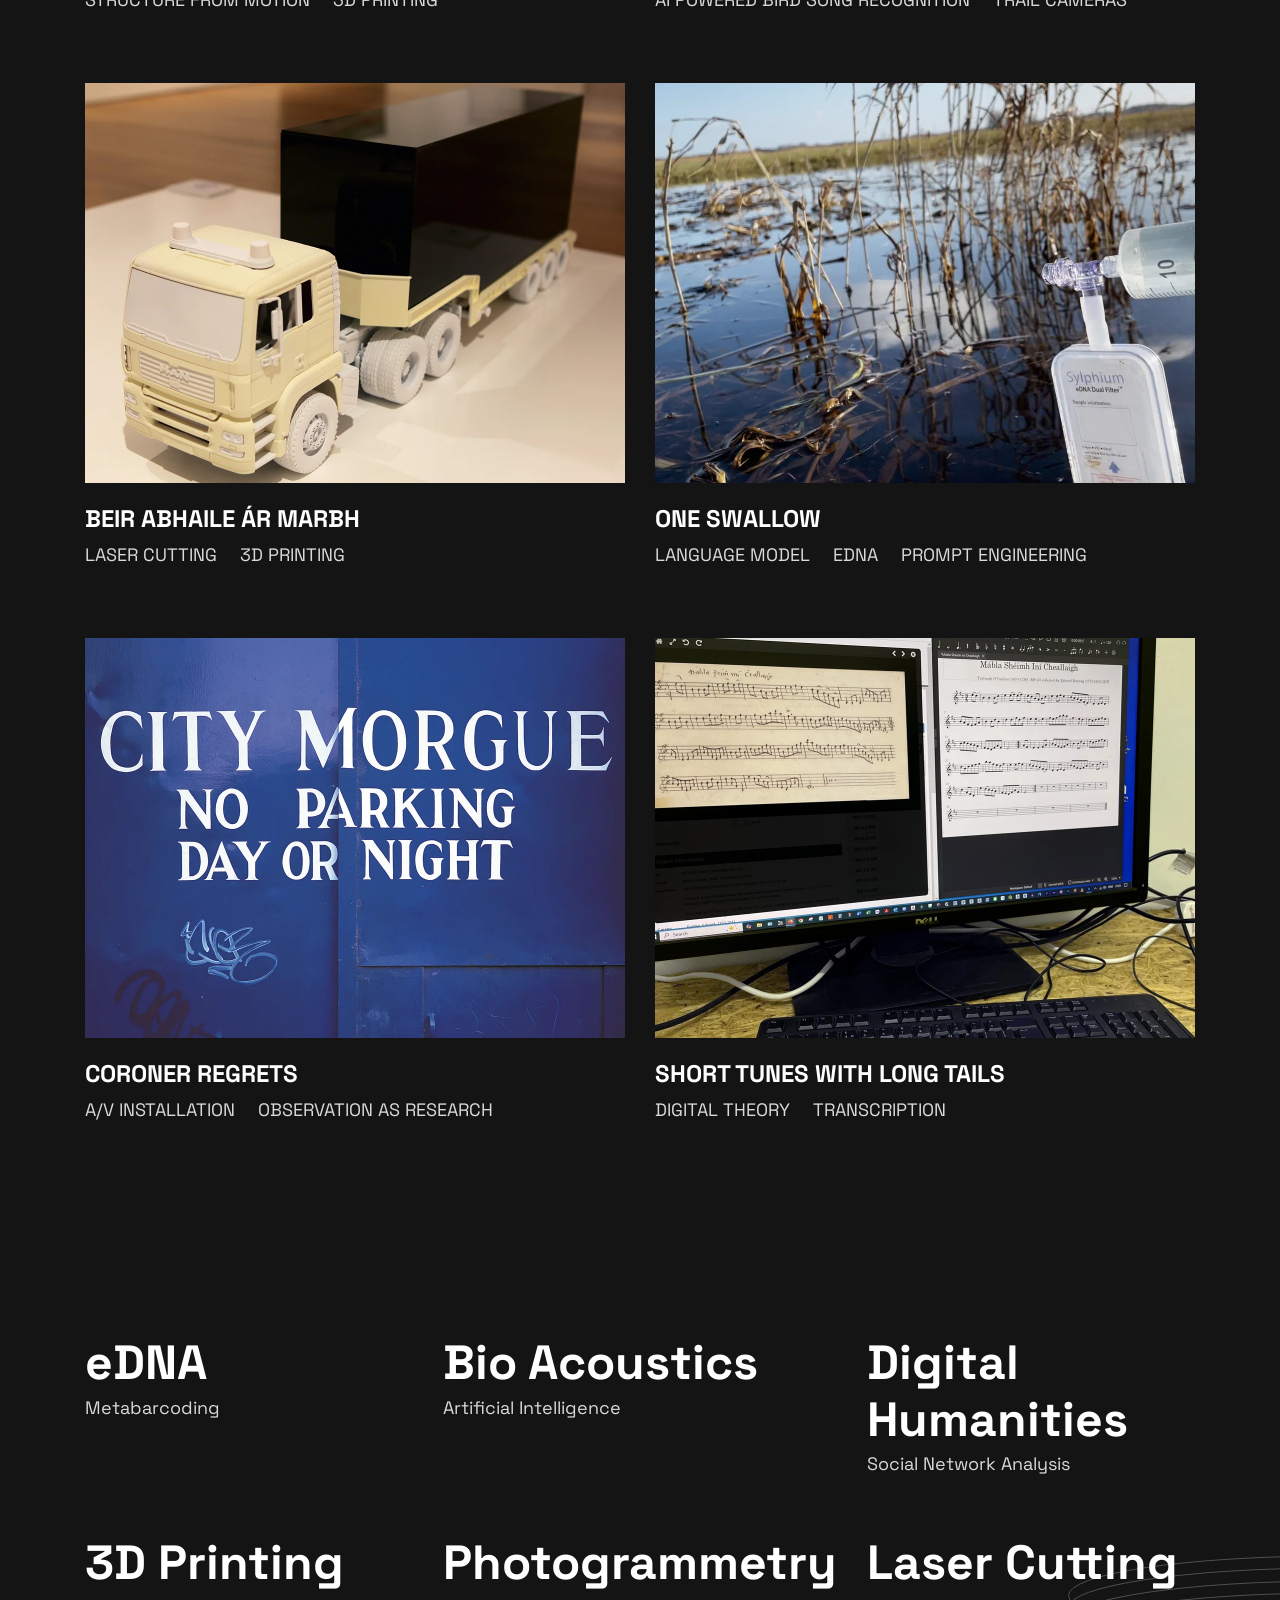
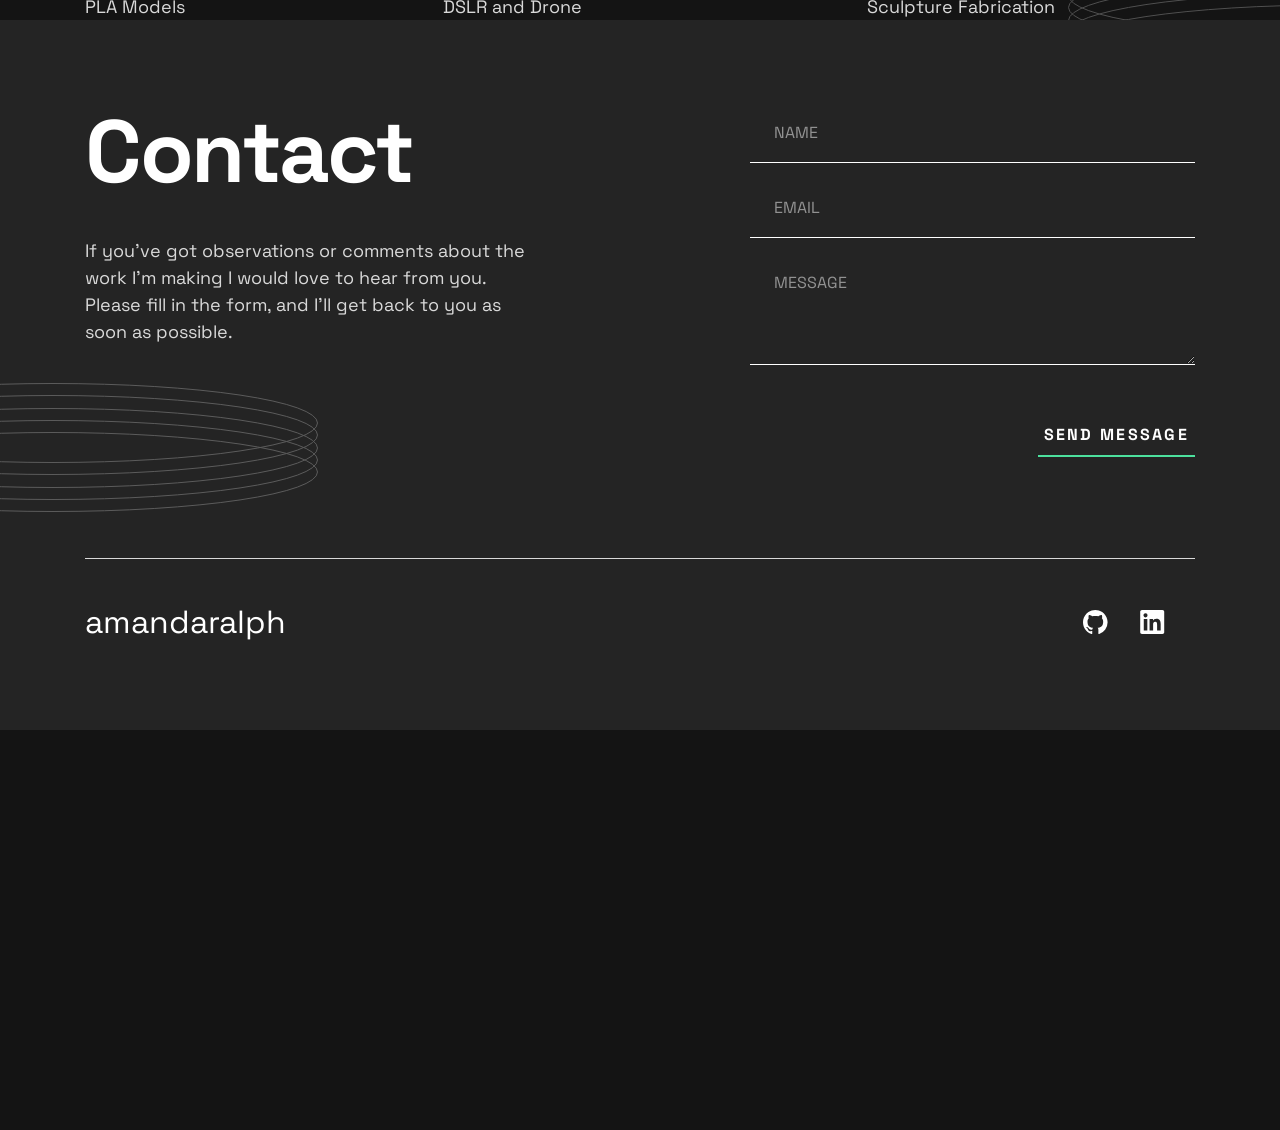
==== commit d07d225f: "spelling of cliffoney" ====
--- a/index.html
+++ b/index.html
@@ -138,7 +138,7 @@
                   height="253"
                 />
               </picture>
-              <h3 class="projects__name">Cuban Chug, Cliffony, Sligo</h3>
+              <h3 class="projects__name">Cuban Chug, Cliffoney, Sligo</h3>
               <p class="projects__tags">
                 <span>Structure from motion</span>
                 <span>3D PRINTING</span>
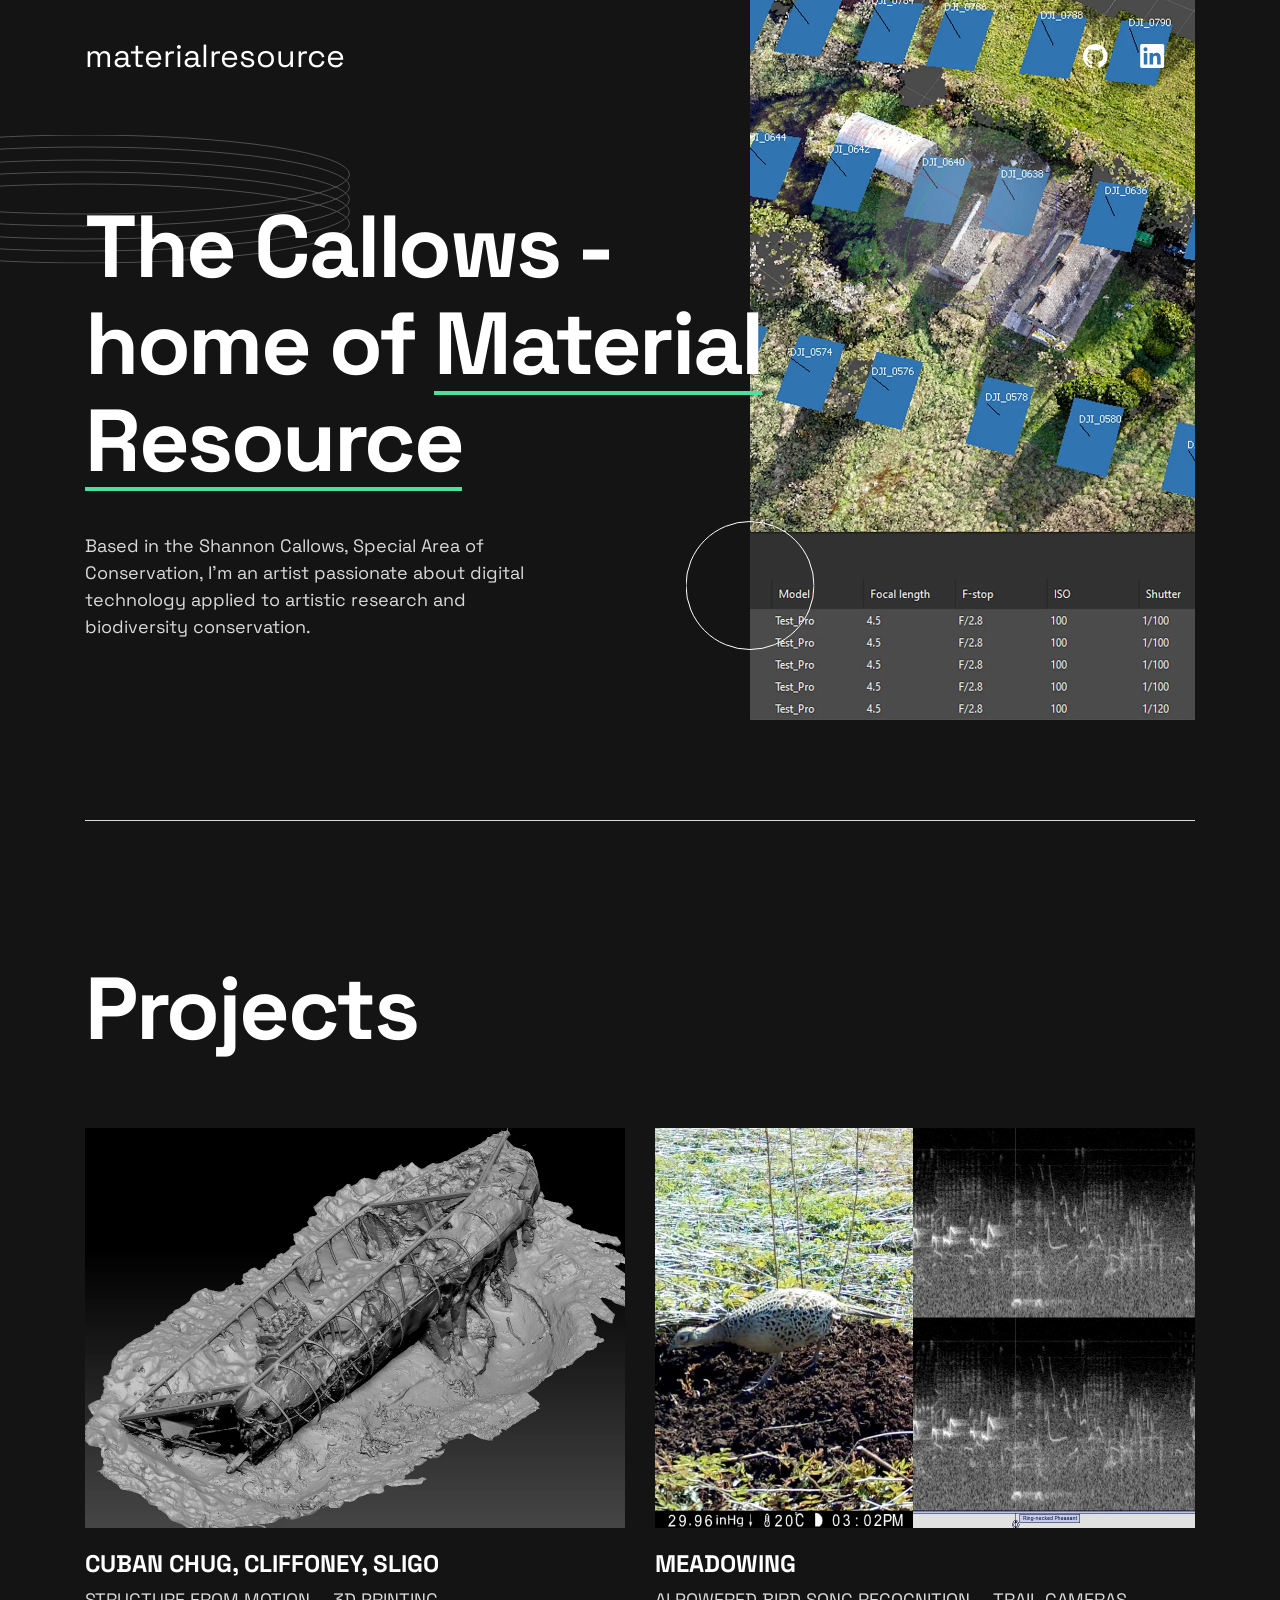
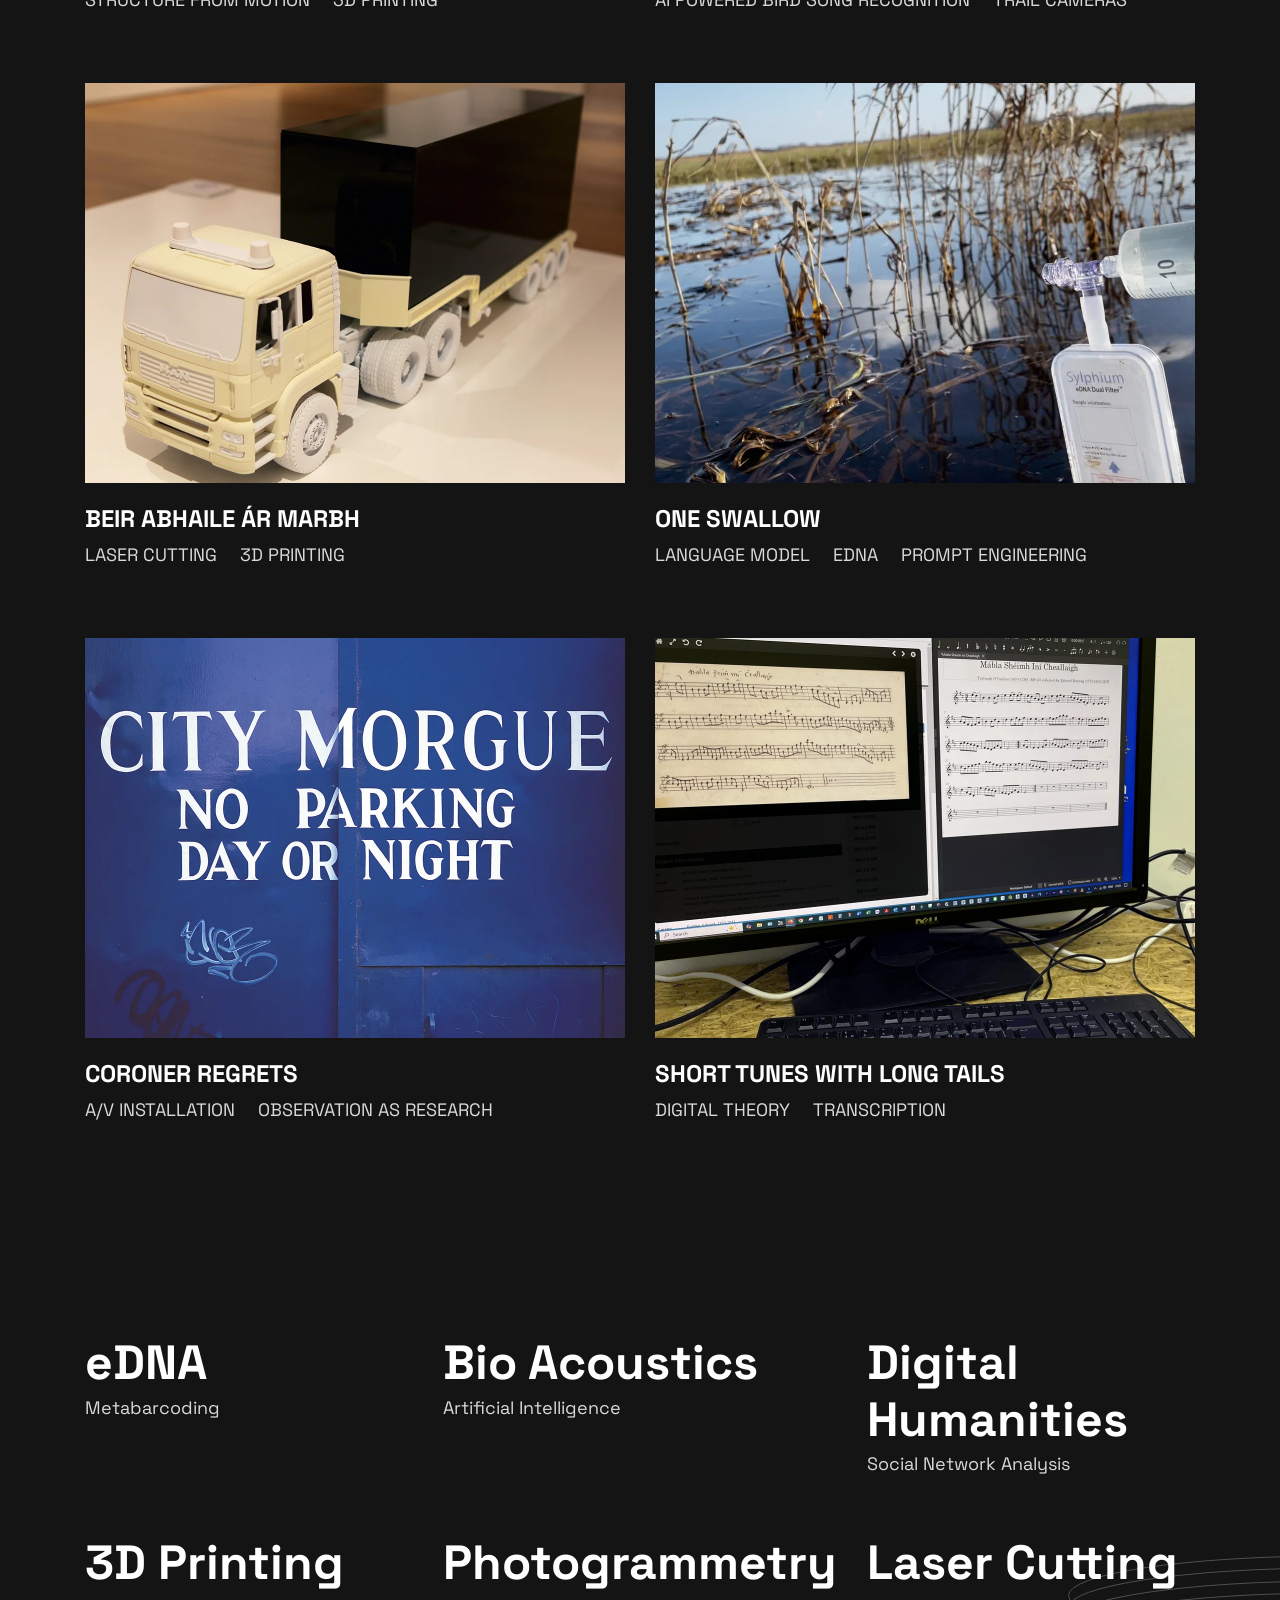
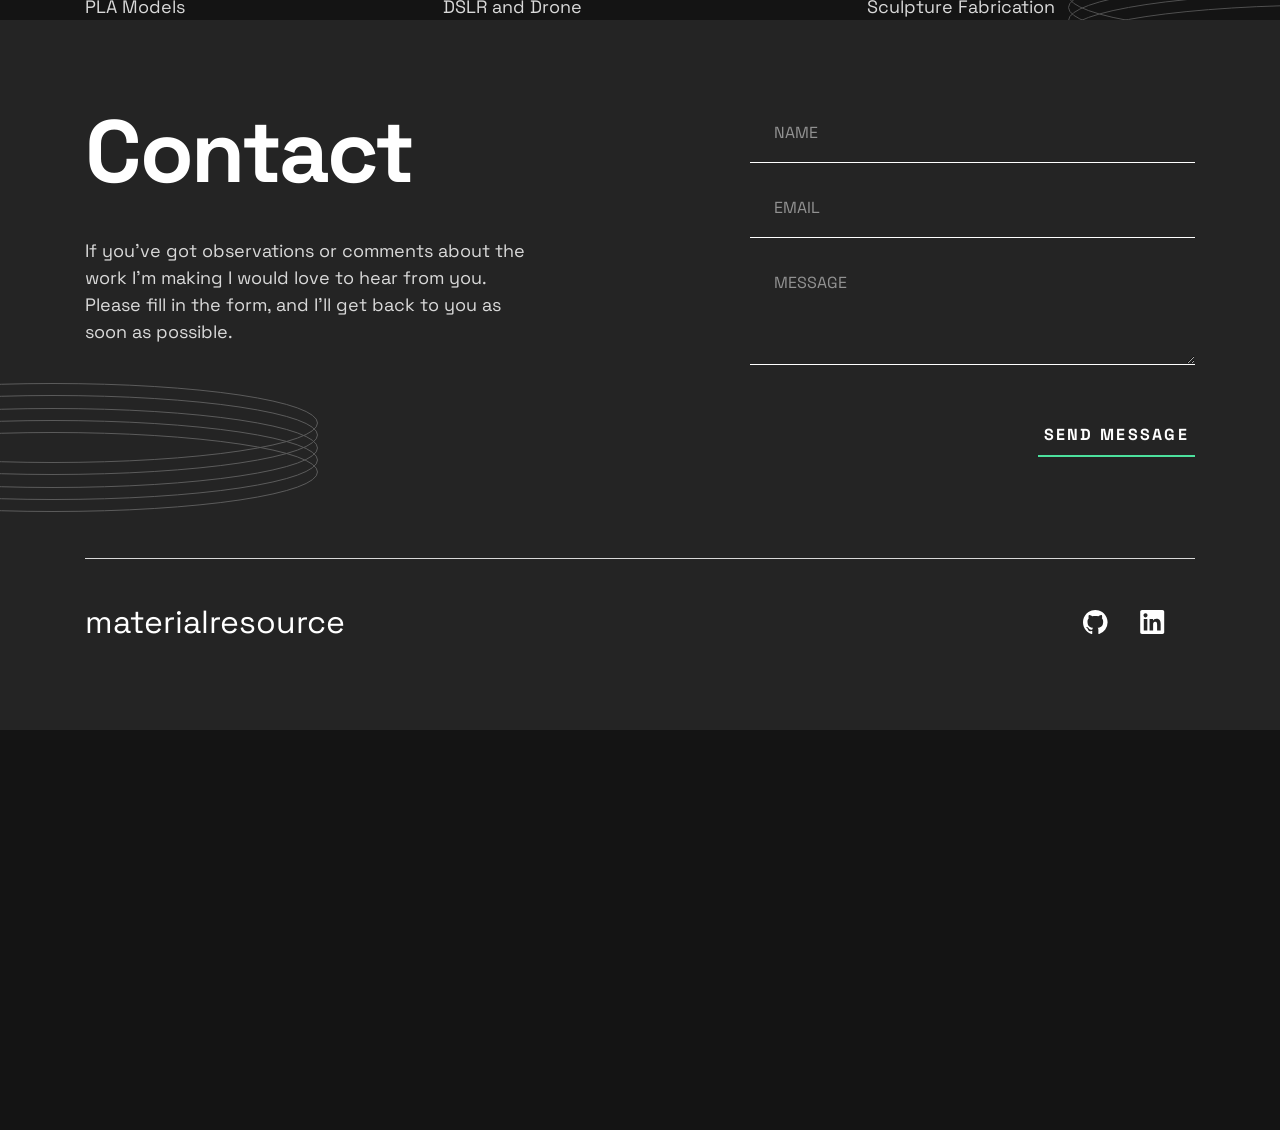
==== commit c82e82af: "name" ====
--- a/index.html
+++ b/index.html
@@ -25,7 +25,7 @@
         <nav class="header__nav">
           <h2 class="visually-hidden">Navigation</h2>
           <a href="index.html" class="header__home">
-            amandaralph
+            materialresource
             <span class="visually-hidden">(to home page)</span>
           </a>
           <a href="" class="header__social">
@@ -169,7 +169,7 @@
                 <span>TRAIL CAMERAS</span>
               </p>
               <div class="projects__links">
-                <a href="" class="underline">View Project</a>
+                <a href="" class="underline">In progress</a>
               
               </div>
             </div>
@@ -220,7 +220,7 @@
                 <span>PROMPT ENGINEERING</span>
               </p>
               <div class="projects__links">
-                <a href="" class="underline">View Project</a>
+                <a href="" class="underline">In progress</a>
                 
               </div>
             </div>
@@ -269,7 +269,7 @@
                 <span>Transcription</span>
               </p>
               <div class="projects__links">
-                <a href="" class="underline">View Project</a>
+                <a href="shorttunesproject.html" class="underline">View Project</a>
               </div>
             </div>
           </div>
@@ -397,7 +397,7 @@
         <nav class="header__nav">
           <h2 class="visually-hidden">Navigation</h2>
           <a href="index.html" class="header__home">
-            amandaralph
+            materialresource
             <span class="visually-hidden">(to home page)</span>
           </a>
           <a href="" class="header__social">
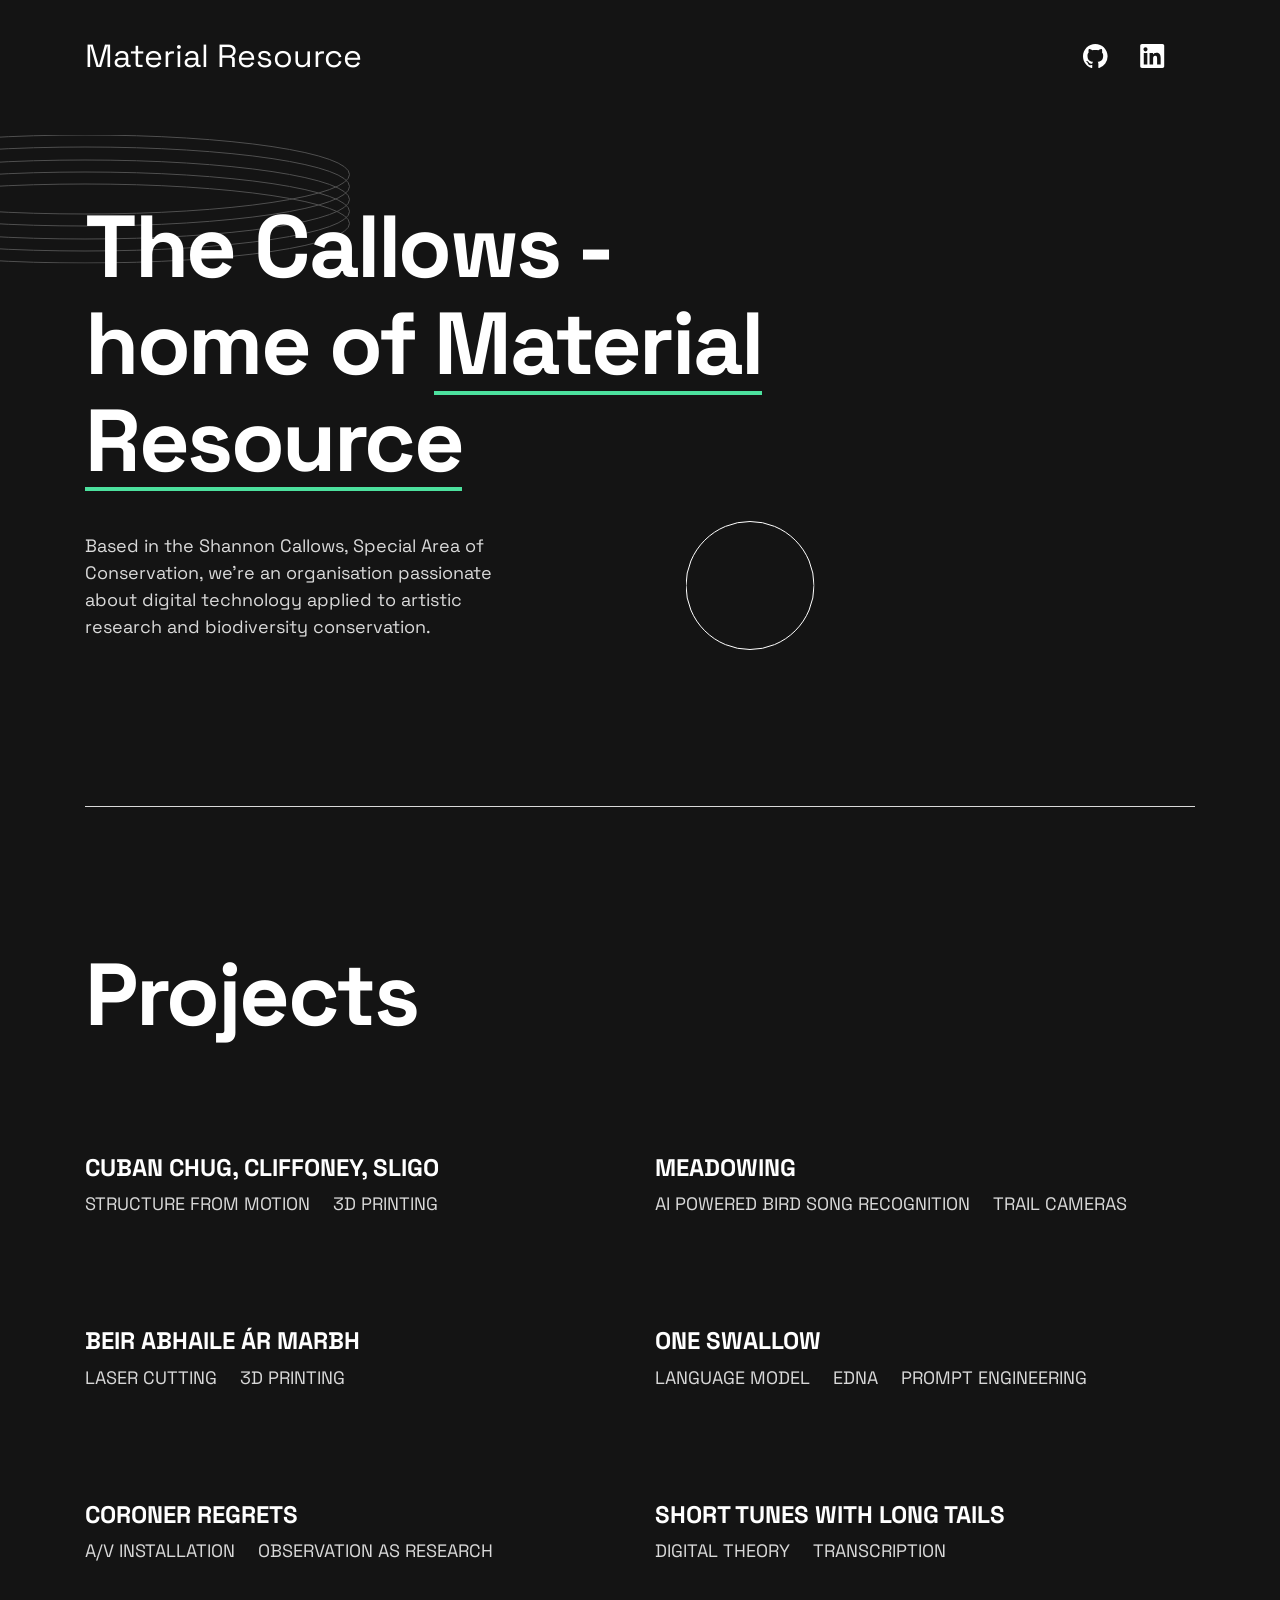
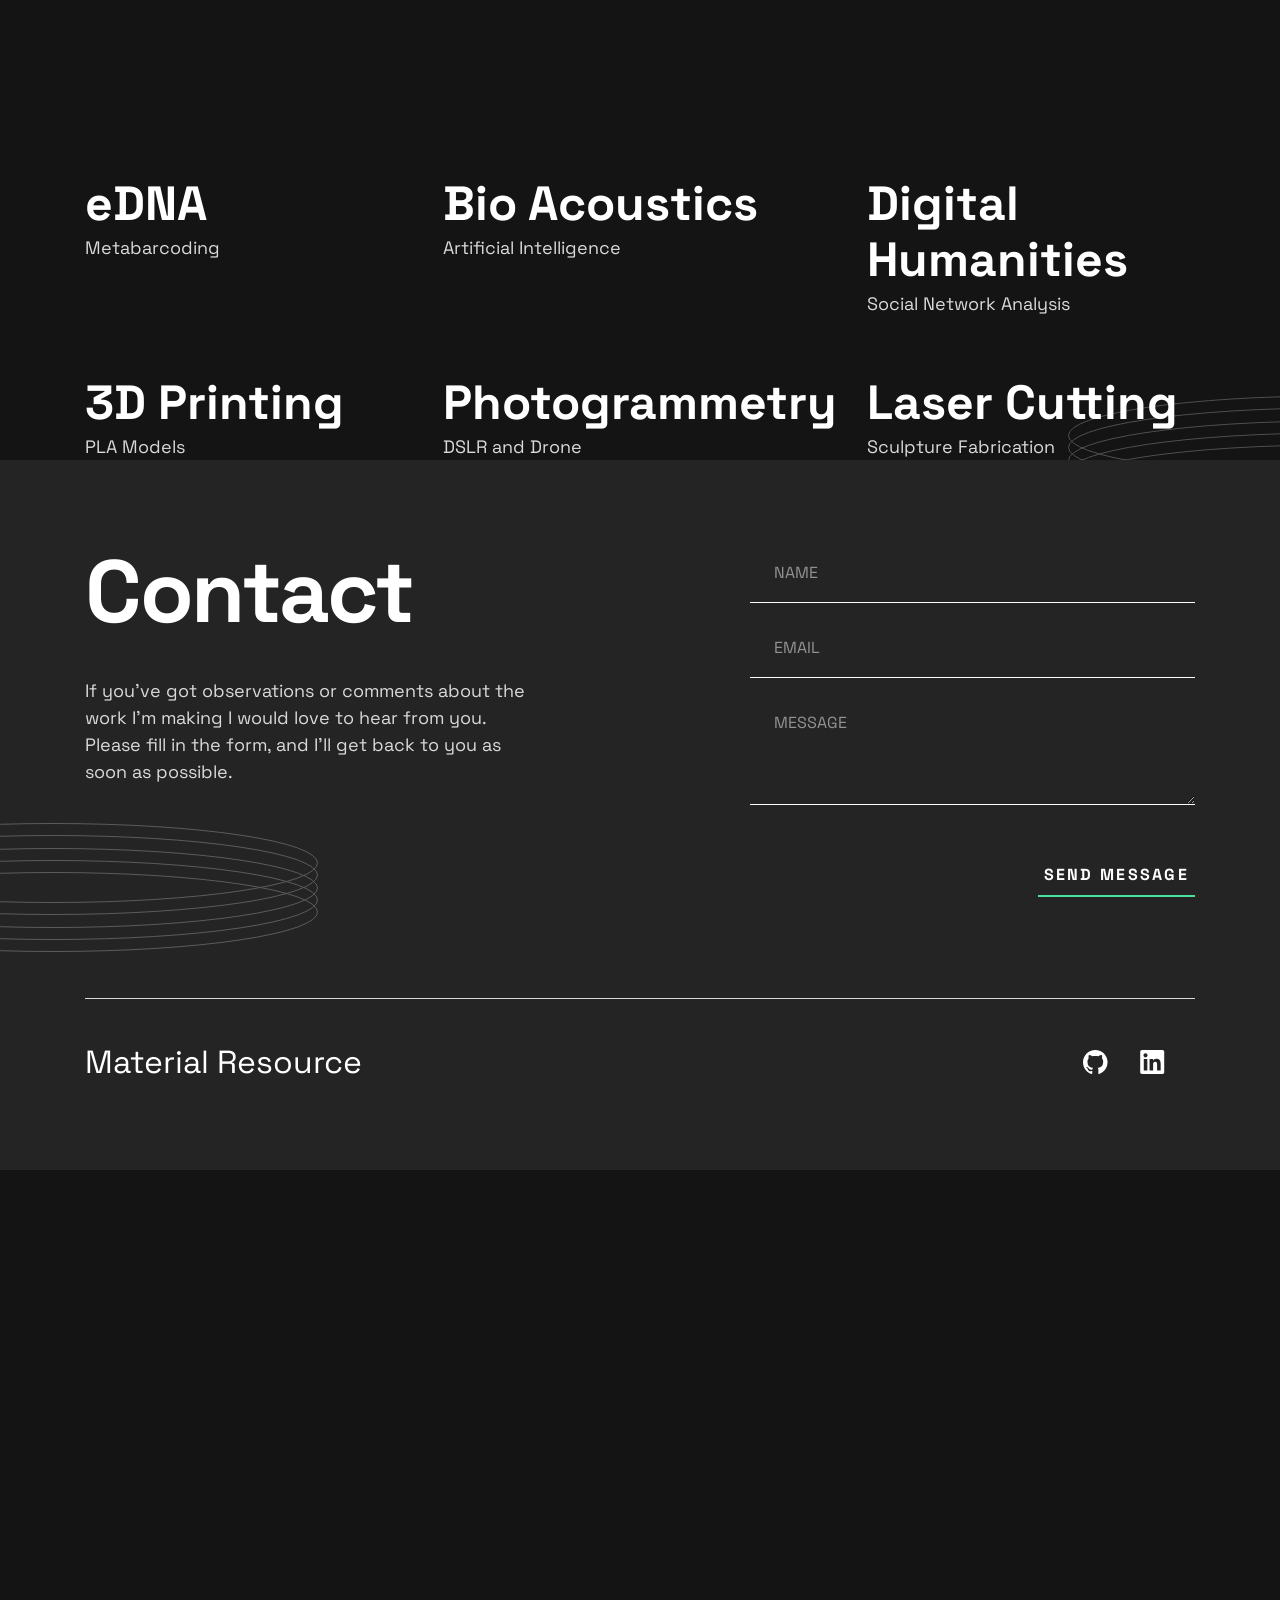
==== commit db1ca8ca: "mat res" ====
--- a/index.html
+++ b/index.html
@@ -25,7 +25,7 @@
         <nav class="header__nav">
           <h2 class="visually-hidden">Navigation</h2>
           <a href="index.html" class="header__home">
-            materialresource
+            Material Resource
             <span class="visually-hidden">(to home page)</span>
           </a>
           <a href="" class="header__social">
@@ -107,7 +107,7 @@
                 - home of <span>Material Resource</span>
               </h1>
               <p class="hero__description">
-                Based in the Shannon Callows, Special Area of Conservation, I'm an artist passionate about digital technology applied to artistic research and biodiversity conservation.
+                Based in the Shannon Callows, Special Area of Conservation, we're an organisation passionate about digital technology applied to artistic research and biodiversity conservation.
               </p>
               
             </div>
@@ -397,7 +397,7 @@
         <nav class="header__nav">
           <h2 class="visually-hidden">Navigation</h2>
           <a href="index.html" class="header__home">
-            materialresource
+            Material Resource
             <span class="visually-hidden">(to home page)</span>
           </a>
           <a href="" class="header__social">
